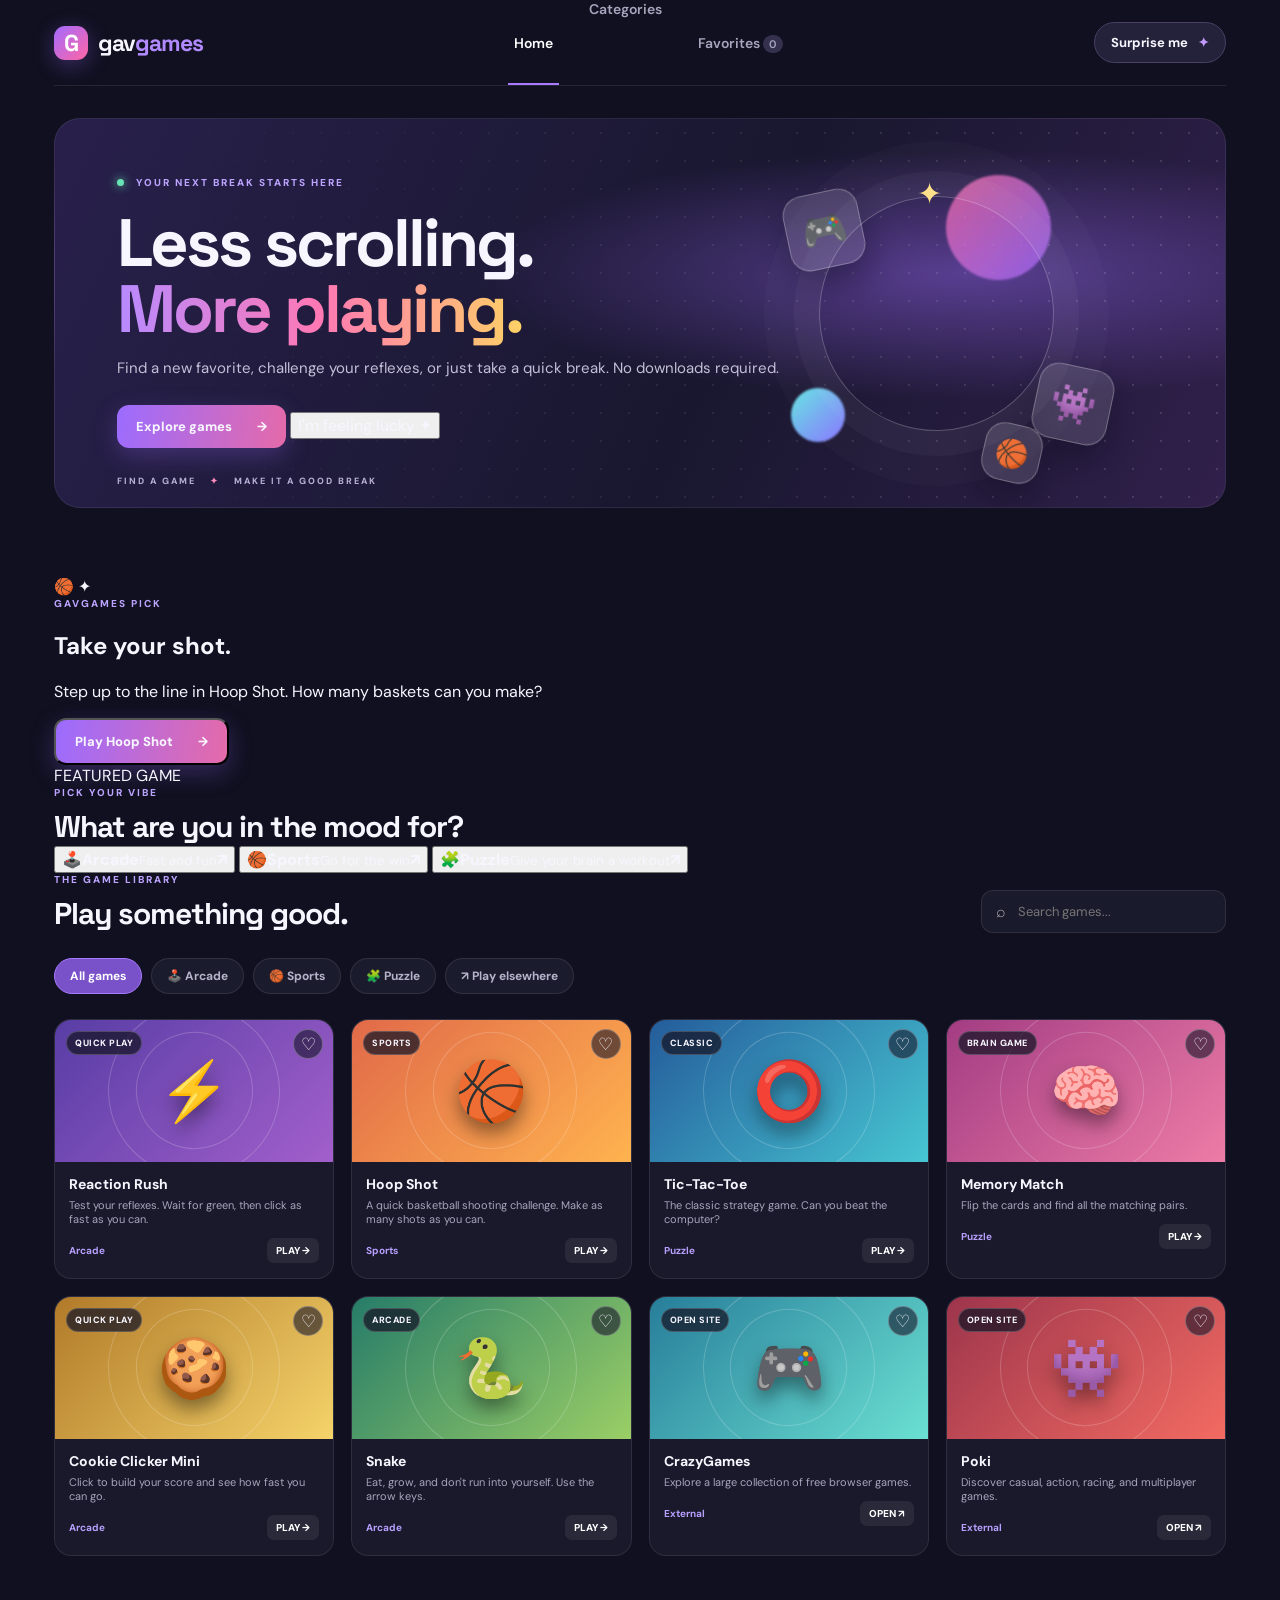
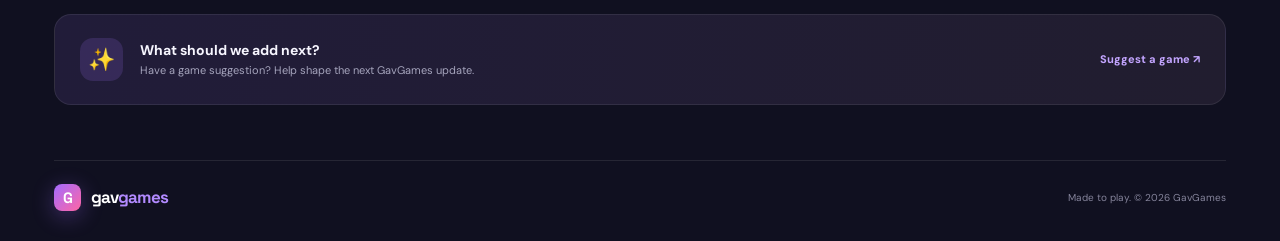
==== gavgames/index.html @ 800b34f5 "Refresh GavGames homepage layout" ====
<!DOCTYPE html>
<html lang="en">
<head>
  <meta charset="UTF-8">
  <meta name="viewport" content="width=device-width, initial-scale=1.0">
  <meta name="theme-color" content="#101020">
  <meta name="description" content="GavGames — discover and play free browser games. Quick games, big fun, no downloads.">
  <title>GavGames — Play Something</title>
  <link rel="preconnect" href="https://fonts.googleapis.com">
  <link rel="preconnect" href="https://fonts.gstatic.com" crossorigin>
  <link rel="stylesheet" href="style.css">
</head>
<body>
  <div class="site-shell" id="site-shell">
    <header class="topbar">
      <a class="brand" href="#" id="homeLink" aria-label="GavGames home">
        <span class="brand-mark">G</span><span>gav<span class="brand-accent">games</span></span>
      </a>
      <nav class="top-nav" aria-label="Main navigation">
        <button class="nav-link active" data-view="home">Home</button>
        <a class="nav-link nav-anchor" href="#categories">Categories</a>
        <button class="nav-link" data-view="favorites">Favorites <span id="favoriteCount" class="count">0</span></button>
      </nav>
      <button class="top-pill" id="randomGameButton" type="button">Surprise me <span>✦</span></button>
    </header>

    <main>
      <section class="hero" id="hero">
        <div class="hero-copy">
          <div class="eyebrow"><span class="live-dot"></span> YOUR NEXT BREAK STARTS HERE</div>
          <h1>Less scrolling.<br><span class="gradient-text">More playing.</span></h1>
          <p>Find a new favorite, challenge your reflexes, or just take a quick break. No downloads required.</p>
          <div class="hero-actions">
            <a class="primary-btn" href="#gameGrid">Explore games <span>→</span></a>
            <button class="secondary-btn" id="heroRandomButton" type="button">I'm feeling lucky <span>✦</span></button>
          </div>
        </div>
        <div class="hero-art" aria-hidden="true">
          <div class="orb orb-one"></div><div class="orb orb-two"></div>
          <div class="float-card float-card-one">🎮</div>
          <div class="float-card float-card-two">👾</div>
          <div class="float-card float-card-three">🏀</div>
          <div class="hero-ring"></div>
          <div class="hero-spark">✦</div>
        </div>
        <div class="hero-bottom"><span>FIND A GAME</span><span>✦</span><span>MAKE IT A GOOD BREAK</span></div>
      </section>

      <section class="spotlight" aria-labelledby="spotlightTitle">
        <div class="spotlight-art" aria-hidden="true">
          <span class="spotlight-orbit"></span><span class="spotlight-ball">🏀</span>
          <span class="spotlight-star">✦</span>
        </div>
        <div class="spotlight-copy">
          <div class="eyebrow">GAVGAMES PICK</div>
          <h2 id="spotlightTitle">Take your shot.</h2>
          <p>Step up to the line in Hoop Shot. How many baskets can you make?</p>
          <button class="primary-btn" id="featuredPlayButton" type="button">Play Hoop Shot <span>→</span></button>
        </div>
        <div class="spotlight-label">FEATURED GAME</div>
      </section>

      <section class="category-section" id="categories">
        <div class="section-heading compact-heading">
          <div><div class="eyebrow">PICK YOUR VIBE</div><h2>What are you in the mood for?</h2></div>
        </div>
        <div class="category-grid">
          <button class="category-tile category-arcade" data-shortcut-category="Arcade" type="button"><span>🕹️</span><span><strong>Arcade</strong><small>Fast and fun</small></span><b>↗</b></button>
          <button class="category-tile category-sports" data-shortcut-category="Sports" type="button"><span>🏀</span><span><strong>Sports</strong><small>Go for the win</small></span><b>↗</b></button>
          <button class="category-tile category-puzzle" data-shortcut-category="Puzzle" type="button"><span>🧩</span><span><strong>Puzzle</strong><small>Give your brain a workout</small></span><b>↗</b></button>
        </div>
      </section>

      <section class="games-section" id="gameGrid">
        <div class="section-heading">
          <div><div class="eyebrow">THE GAME LIBRARY</div><h2 id="sectionTitle">Find your next game.</h2></div>
          <div class="search-wrap"><span>⌕</span><input id="searchInput" type="search" placeholder="Search games..." aria-label="Search games"></div>
        </div>
        <div class="filters" id="filters">
          <button class="filter active" data-category="All">All games</button>
          <button class="filter" data-category="Arcade">🕹️ Arcade</button>
          <button class="filter" data-category="Sports">🏀 Sports</button>
          <button class="filter" data-category="Puzzle">🧩 Puzzle</button>
          <button class="filter" data-category="External">↗ Play elsewhere</button>
        </div>
        <div class="game-grid" id="games"></div>
        <div class="empty-state hidden" id="emptyState"><div>🛸</div><h3>No games found</h3><p>Try another search or category.</p></div>
      </section>

      <section class="callout">
        <div class="callout-icon">✨</div>
        <div><h3>What should we add next?</h3><p>Have a game suggestion? Help shape the next GavGames update.</p></div>
        <a href="https://github.com/gavcancode/gavgames/issues/new?title=Game%20suggestion" target="_blank" rel="noopener noreferrer">Suggest a game ↗</a>
      </section>
    </main>
    <footer><a class="brand footer-brand" href="#"><span class="brand-mark">G</span><span>gav<span class="brand-accent">games</span></span></a><span>Made to play. © <span id="year"></span> GavGames</span></footer>
  </div>

  <section class="player-view hidden" id="playerView">
    <header class="player-topbar">
      <button class="back-btn" id="backButton">← <span>All games</span></button>
      <div class="player-title" id="playerTitle">Game</div>
      <button class="player-fav" id="playerFavorite" aria-label="Toggle favorite">♡</button>
    </header>
    <div class="player-content">
      <div class="player-frame" id="playerFrame"></div>
      <div class="player-info"><div><div class="eyebrow">NOW PLAYING</div><h2 id="playerHeading">Game title</h2><p id="playerDescription"></p></div><span class="player-tag">GAVGAMES</span></div>
    </div>
  </section>
  <script src="games.js"></script>
  <script src="app.js"></script>
</body>
</html>
---- gavgames/style.css ----
@import url('https://fonts.googleapis.com/css2?family=DM+Sans:wght@400;500;600;700;800&family=Space+Grotesk:wght@500;600;700&display=swap');
:root{--bg:#101020;--panel:#19192d;--panel2:#22223a;--text:#f7f6ff;--muted:#a6a5bd;--purple:#9b6cff;--pink:#ff69a6;--cyan:#55d9e8;--yellow:#ffd166;--line:rgba(255,255,255,.09)}
*{box-sizing:border-box}html{scroll-behavior:smooth}body{margin:0;background:var(--bg);color:var(--text);font-family:'DM Sans',sans-serif}button,input,a{font:inherit}a{color:inherit;text-decoration:none}button{cursor:pointer;color:inherit}.site-shell{max-width:1240px;margin:auto;padding:0 34px}.topbar{height:86px;display:flex;align-items:center;justify-content:space-between;border-bottom:1px solid var(--line)}.brand{display:flex;align-items:center;gap:10px;font:700 23px 'Space Grotesk',sans-serif;letter-spacing:-1px}.brand-mark{display:grid;place-items:center;width:34px;height:34px;border-radius:11px;background:linear-gradient(135deg,#a36bff,#ff66a5);box-shadow:0 5px 22px #9b6cff55;color:white}.brand-accent{color:#b28aff}.top-nav{display:flex;gap:30px;height:100%;align-items:center}.nav-link{background:none;border:0;color:var(--muted);font-weight:600;font-size:14px;height:100%;position:relative}.nav-link.active{color:white}.nav-link.active:after{content:"";height:2px;background:#a77aff;position:absolute;bottom:0;left:0;right:0}.count{font-size:11px;background:#34304e;padding:2px 6px;border-radius:20px}.top-pill{background:#24213a;border:1px solid #494064;padding:11px 16px;border-radius:30px;font-size:13px;font-weight:700}.top-pill span{color:#c29aff;margin-left:7px}.hero{min-height:390px;margin:32px 0 68px;border-radius:26px;position:relative;overflow:hidden;padding:57px 62px;background:radial-gradient(ellipse at 78% 40%,#593e91 0%,transparent 38%),linear-gradient(115deg,#28204b,#19172f 57%,#30204b);border:1px solid #ffffff12}.hero:before{content:"";position:absolute;inset:0;background-image:radial-gradient(#fff 1px,transparent 1px);background-size:28px 28px;opacity:.14;mask-image:linear-gradient(90deg,transparent,black)}.hero-copy{position:relative;z-index:2}.eyebrow{font-size:10px;letter-spacing:2px;font-weight:800;color:#bca4ff}.live-dot{display:inline-block;width:7px;height:7px;border-radius:50%;background:#68e4b4;margin-right:8px;box-shadow:0 0 10px #68e4b4}.hero h1{font:700 clamp(42px,6vw,67px)/.99 'Space Grotesk',sans-serif;letter-spacing:-3px;margin:21px 0 15px}.gradient-text{background:linear-gradient(90deg,#b78aff,#ff78b4,#ffd166);background-clip:text;color:transparent}.hero p{color:#c4bfd8;font-size:15px;margin-bottom:27px}.primary-btn{display:inline-flex;align-items:center;gap:25px;padding:13px 19px;background:linear-gradient(100deg,#9b6cff,#e56aa9);border-radius:12px;font-weight:800;font-size:13px;box-shadow:0 8px 25px #9b6cff44}.hero-art{position:absolute;right:8%;top:0;width:390px;height:100%;display:grid;place-items:center}.hero-ring{width:235px;height:235px;border-radius:50%;border:1px solid #ffffff40;box-shadow:0 0 0 25px #ffffff08,0 0 0 55px #ffffff05;transform:rotate(-25deg)}.orb{position:absolute;border-radius:50%;filter:blur(1px)}.orb-one{width:105px;height:105px;background:linear-gradient(135deg,#ff6fae,#a16aff);top:56px;right:80px;opacity:.75}.orb-two{width:54px;height:54px;background:linear-gradient(135deg,#65e5e2,#8874ff);bottom:65px;left:50px}.float-card{position:absolute;display:grid;place-items:center;border:1px solid #ffffff45;background:#ffffff20;backdrop-filter:blur(12px);border-radius:20px;width:76px;height:76px;font-size:37px;box-shadow:0 15px 35px #08081666;transform:rotate(-12deg)}.float-card-one{top:73px;left:45px}.float-card-two{right:20px;bottom:65px;transform:rotate(12deg)}.float-card-three{right:90px;bottom:25px;width:58px;height:58px;font-size:27px;transform:rotate(13deg)}.hero-spark{position:absolute;top:55px;left:45%;font-size:30px;color:#ffe18b}.hero-bottom{position:absolute;bottom:20px;left:62px;display:flex;gap:14px;font-size:9px;letter-spacing:2px;color:#b9afd5;font-weight:800}.hero-bottom span:nth-child(2){color:#ff8bbd}.games-section{padding-bottom:48px}.section-heading{display:flex;align-items:end;justify-content:space-between;gap:20px}.section-heading h2{font:700 30px 'Space Grotesk',sans-serif;letter-spacing:-1px;margin:8px 0 0}.search-wrap{display:flex;align-items:center;gap:10px;background:#1a1a2d;border:1px solid var(--line);border-radius:12px;padding:0 14px;width:245px;height:43px;color:#aaa}.search-wrap input{width:100%;background:none;border:0;outline:0;color:white;font-size:13px}.filters{display:flex;gap:9px;margin:25px 0}.filter{background:#1b1b2e;border:1px solid var(--line);border-radius:30px;padding:9px 15px;font-size:12px;font-weight:700;color:#b5b3c9}.filter.active{background:#7951c9;border-color:#a77aff;color:white}.game-grid{display:grid;grid-template-columns:repeat(4,minmax(0,1fr));gap:17px}.game-card{background:#19192b;border:1px solid var(--line);border-radius:17px;overflow:hidden;transition:.2s transform,.2s border-color;cursor:pointer;min-width:0}.game-card:hover{transform:translateY(-5px);border-color:#9b6cff99}.game-art{height:142px;display:grid;place-items:center;position:relative;overflow:hidden;font-size:58px}.game-art:before,.game-art:after{content:"";position:absolute;border:1px solid #ffffff30;border-radius:50%;width:170px;height:170px;transform:rotate(30deg)}.game-art:after{width:115px;height:115px}.game-art .emoji{filter:drop-shadow(0 10px 9px #0006);z-index:1;transition:.2s transform}.game-card:hover .emoji{transform:scale(1.13) rotate(-5deg)}.art-purple{background:linear-gradient(135deg,#583da5,#a25fcb)}.art-orange{background:linear-gradient(135deg,#e16a49,#ffb34f)}.art-blue{background:linear-gradient(135deg,#245c9b,#47c6d2)}.art-pink{background:linear-gradient(135deg,#a33c83,#ed7ca6)}.art-green{background:linear-gradient(135deg,#267c69,#9bcf66)}.art-yellow{background:linear-gradient(135deg,#b17a29,#f5d36a)}.art-red{background:linear-gradient(135deg,#9d354c,#f36b62)}.art-cyan{background:linear-gradient(135deg,#277e9a,#6be0d2)}.game-badge{position:absolute;top:11px;left:11px;background:#151526bb;border:1px solid #ffffff30;border-radius:20px;padding:5px 8px;font-size:9px;font-weight:800;letter-spacing:.5px;z-index:2}.fav-btn{position:absolute;top:9px;right:10px;width:30px;height:30px;border-radius:50%;border:1px solid #ffffff45;background:#17152999;font-size:17px;z-index:2}.fav-btn.saved{color:#ff75ad}.game-meta{padding:13px 14px 15px}.game-meta h3{font-size:14px;margin:0 0 5px}.game-meta p{font-size:11px;color:var(--muted);margin:0}.game-bottom{display:flex;align-items:center;justify-content:space-between;margin-top:12px}.game-category{font-size:10px;color:#b9a0ff;font-weight:700}.play-label{font-size:10px;font-weight:800;color:#fff;background:#ffffff12;padding:6px 9px;border-radius:7px}.callout{margin:10px 0 55px;padding:23px 25px;border:1px solid #ffffff14;border-radius:17px;background:linear-gradient(100deg,#211c39,#211d2f);display:flex;align-items:center;gap:17px}.callout-icon{width:43px;height:43px;border-radius:13px;background:#8d63d833;display:grid;place-items:center;font-size:22px}.callout h3{font-size:14px;margin:0 0 4px}.callout p{font-size:11px;color:var(--muted);margin:0}.callout a{margin-left:auto;font-size:11px;font-weight:800;color:#c3a5ff;white-space:nowrap}footer{border-top:1px solid var(--line);padding:23px 0 30px;display:flex;justify-content:space-between;align-items:center;color:#85849b;font-size:10px}.footer-brand{font-size:17px;color:#fff}.footer-brand .brand-mark{width:27px;height:27px;font-size:15px;border-radius:8px}.hidden{display:none!important}.empty-state{text-align:center;padding:65px 20px;color:var(--muted)}.empty-state div{font-size:42px}.empty-state h3{color:white;margin-bottom:5px}.player-view{min-height:100vh;background:#101020}.player-topbar{height:72px;border-bottom:1px solid var(--line);display:flex;align-items:center;justify-content:space-between;padding:0 max(24px,calc((100vw - 1100px)/2))}.back-btn,.player-fav{background:#24223a;border:1px solid var(--line);border-radius:10px;padding:10px 14px;font-size:13px}.player-title{font-weight:800}.player-fav{font-size:20px;padding:4px 12px}.player-content{max-width:1000px;margin:35px auto;padding:0 22px}.player-frame{background:#1b1b2d;border:1px solid var(--line);border-radius:16px;min-height:420px;overflow:hidden;display:grid;place-items:center}.player-frame iframe{width:100%;height:560px;border:0;background:#fff}.player-info{display:flex;align-items:center;justify-content:space-between;padding:22px 3px}.player-info h2{font:700 25px 'Space Grotesk',sans-serif;margin:7px 0}.player-info p{color:var(--muted);font-size:13px;margin:0}.player-tag{font-size:10px;letter-spacing:2px;color:#a98aff;font-weight:800}.mini-game{width:min(100%,500px);padding:28px;text-align:center}.mini-game h2{font:700 28px 'Space Grotesk',sans-serif}.mini-game p{color:#aaa;font-size:14px}.mini-game button{border:0;border-radius:10px;padding:12px 18px;background:linear-gradient(100deg,#9463ed,#e66aa8);font-weight:800;margin:7px}.mini-board{display:grid;grid-template-columns:repeat(3,80px);gap:8px;justify-content:center;margin:20px auto}.mini-cell{height:80px;border:1px solid #ffffff30;background:#292941;border-radius:12px;font-size:32px;font-weight:800}.score{font-size:19px;font-weight:800;color:#c4a3ff}.external-note{max-width:540px;padding:32px;text-align:center}.external-note p{color:#b5b3c9;line-height:1.6}.external-note a{display:inline-block;background:#875de0;padding:12px 18px;border-radius:10px;font-weight:800;margin-top:10px}
@media(max-width:900px){.game-grid{grid-template-columns:repeat(3,minmax(0,1fr))}.hero-art{right:0;opacity:.7}.hero{padding-left:38px}.hero-bottom{left:38px}}
@media(max-width:650px){.site-shell{padding:0 17px}.topbar{height:70px}.top-nav{gap:12px}.nav-link{font-size:12px}.top-pill{display:none}.brand{font-size:20px}.hero{margin:20px 0 48px;padding:40px 25px;min-height:370px}.hero-art{right:-115px;opacity:.35}.hero h1{font-size:49px}.hero-bottom{left:25px}.section-heading{align-items:stretch;flex-direction:column}.section-heading h2{font-size:26px}.search-wrap{width:100%}.filters{overflow-x:auto;padding-bottom:5px}.filter{white-space:nowrap}.game-grid{grid-template-columns:repeat(2,minmax(0,1fr));gap:11px}.game-art{height:120px}.game-meta{padding:11px}.callout{align-items:flex-start;flex-wrap:wrap}.callout a{margin-left:60px}footer{gap:12px;flex-wrap:wrap}.player-content{margin-top:20px}.player-frame{min-height:350px}.player-frame iframe{height:430px}.back-btn span{display:none}}
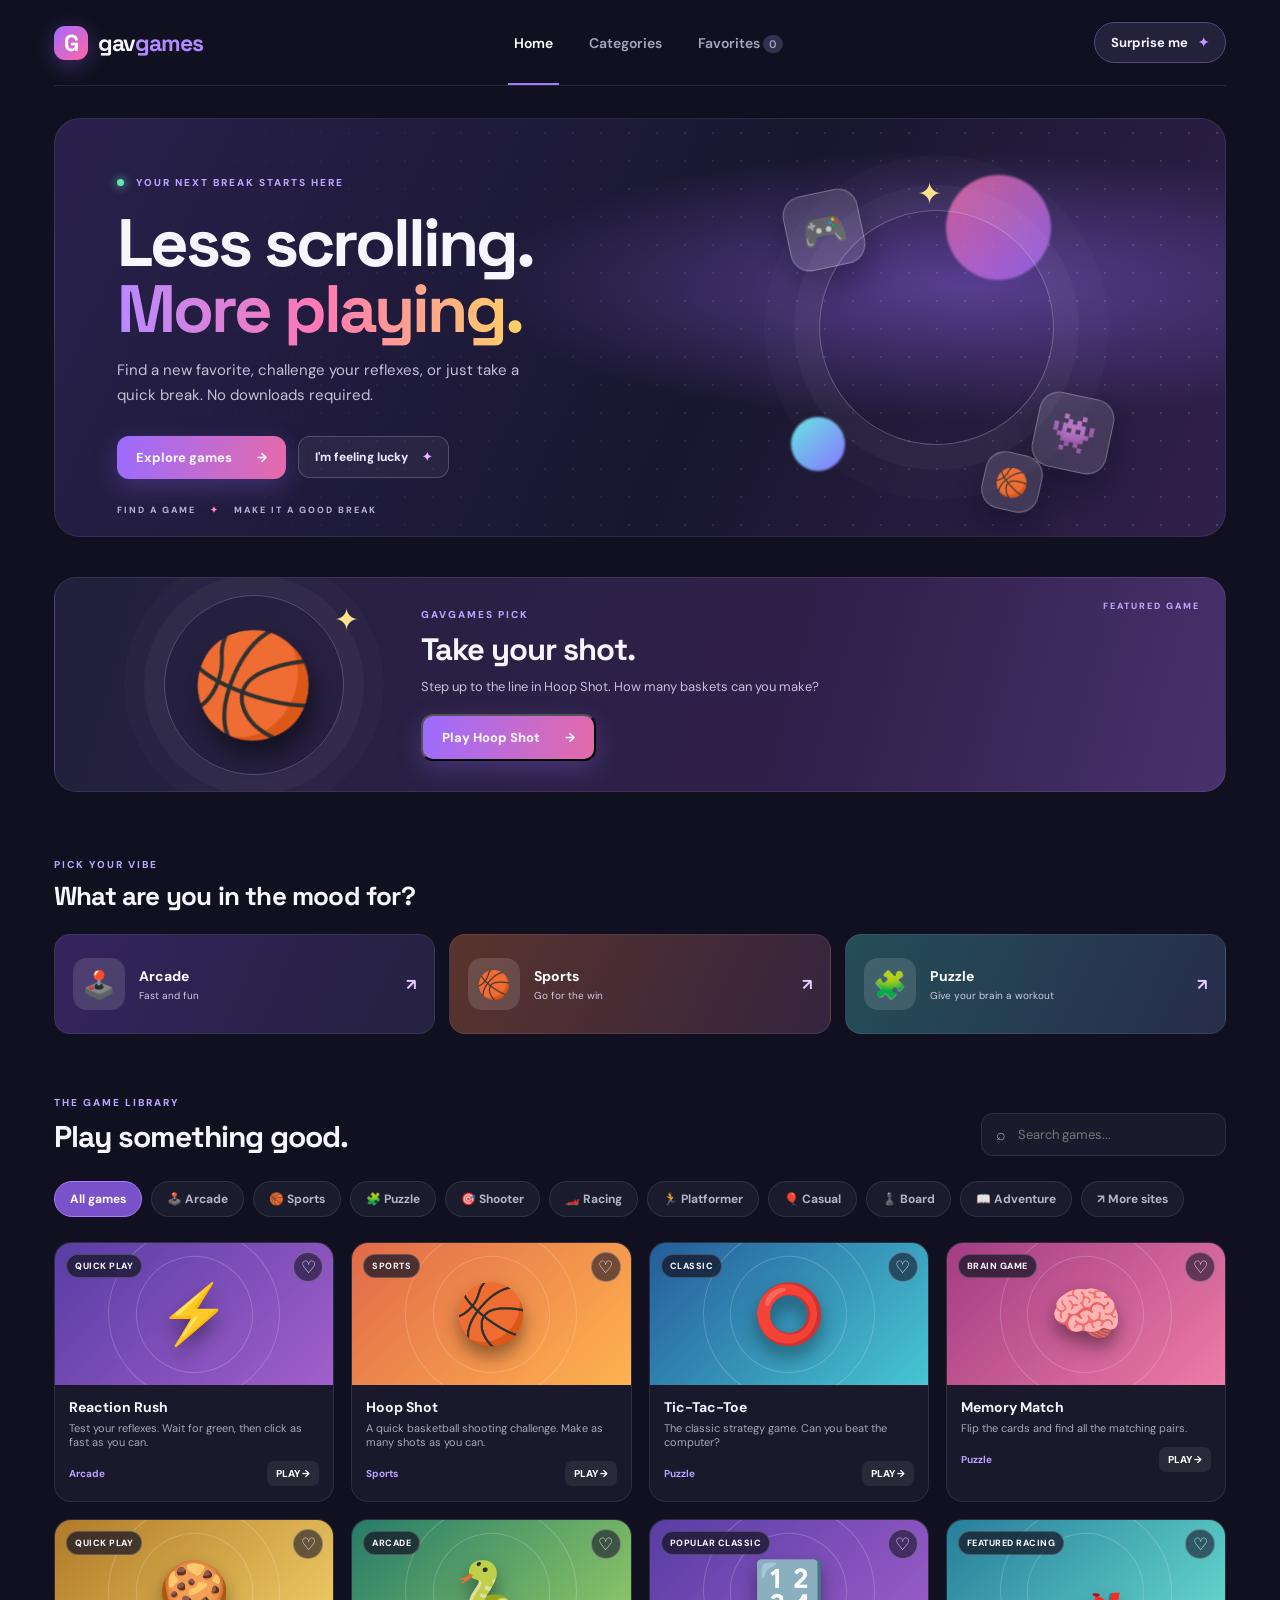
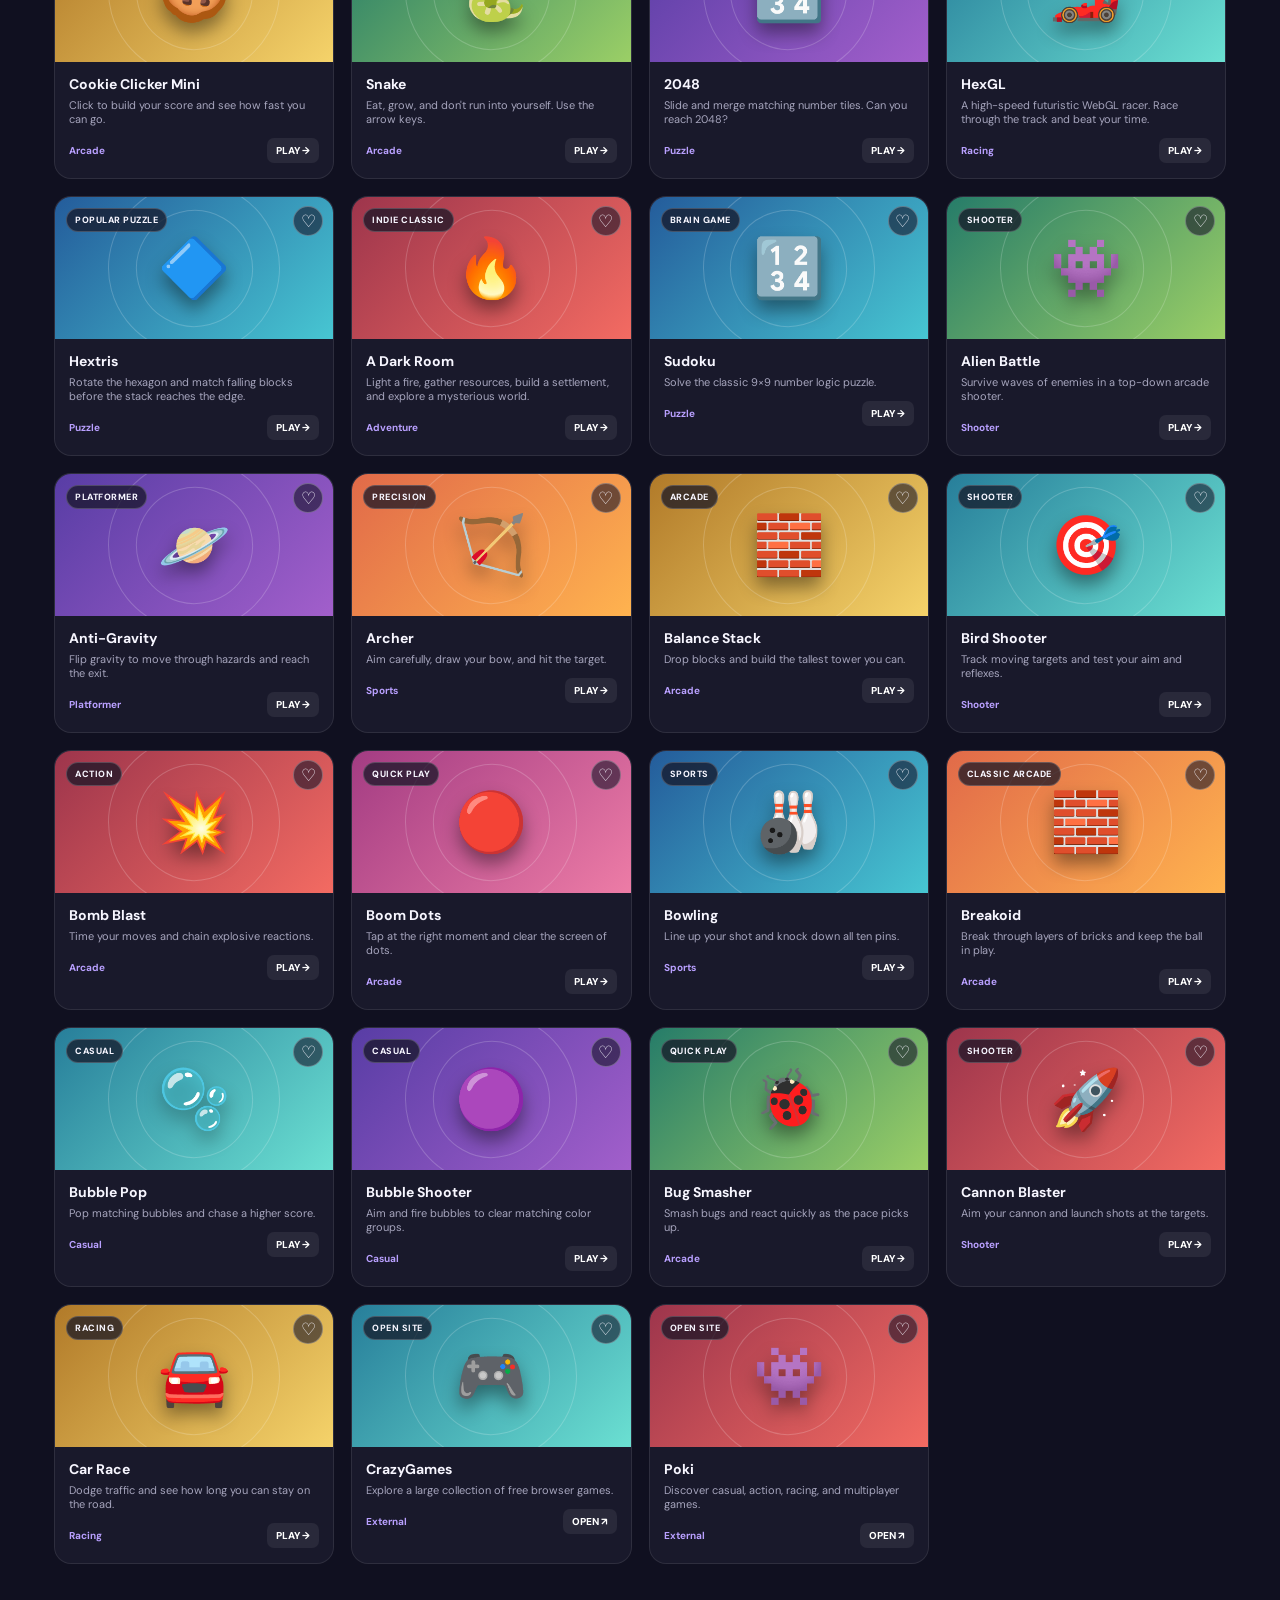
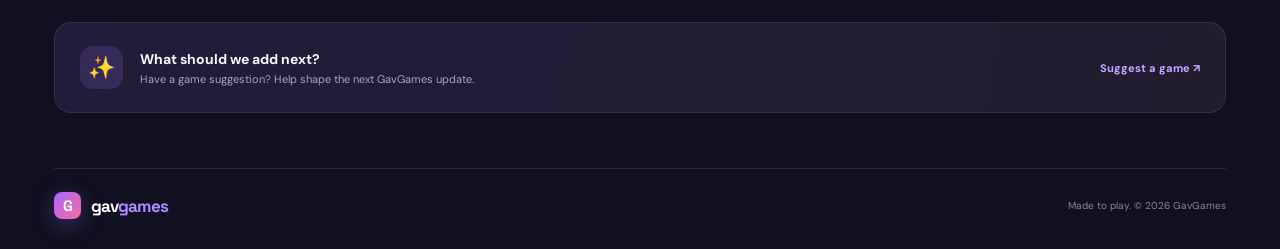
==== commit 372cfcc5: "Add game category filters and game credits area" ====
--- a/gavgames/index.html
+++ b/gavgames/index.html
@@ -81,7 +81,13 @@
           <button class="filter" data-category="Arcade">🕹️ Arcade</button>
           <button class="filter" data-category="Sports">🏀 Sports</button>
           <button class="filter" data-category="Puzzle">🧩 Puzzle</button>
-          <button class="filter" data-category="External">↗ Play elsewhere</button>
+          <button class="filter" data-category="Shooter">🎯 Shooter</button>
+          <button class="filter" data-category="Racing">🏎️ Racing</button>
+          <button class="filter" data-category="Platformer">🏃 Platformer</button>
+          <button class="filter" data-category="Casual">🎈 Casual</button>
+          <button class="filter" data-category="Board">♟️ Board</button>
+          <button class="filter" data-category="Adventure">📖 Adventure</button>
+          <button class="filter" data-category="External">↗ More sites</button>
         </div>
         <div class="game-grid" id="games"></div>
         <div class="empty-state hidden" id="emptyState"><div>🛸</div><h3>No games found</h3><p>Try another search or category.</p></div>
@@ -104,7 +110,7 @@
     </header>
     <div class="player-content">
       <div class="player-frame" id="playerFrame"></div>
-      <div class="player-info"><div><div class="eyebrow">NOW PLAYING</div><h2 id="playerHeading">Game title</h2><p id="playerDescription"></p></div><span class="player-tag">GAVGAMES</span></div>
+      <div class="player-info"><div><div class="eyebrow">NOW PLAYING</div><h2 id="playerHeading">Game title</h2><p id="playerDescription"></p><p id="playerAttribution" class="player-attribution"></p></div><span class="player-tag">GAVGAMES</span></div>
     </div>
   </section>
   <script src="games.js"></script>
--- a/gavgames/style.css
+++ b/gavgames/style.css
@@ -3,3 +3,54 @@
 *{box-sizing:border-box}html{scroll-behavior:smooth}body{margin:0;background:var(--bg);color:var(--text);font-family:'DM Sans',sans-serif}button,input,a{font:inherit}a{color:inherit;text-decoration:none}button{cursor:pointer;color:inherit}.site-shell{max-width:1240px;margin:auto;padding:0 34px}.topbar{height:86px;display:flex;align-items:center;justify-content:space-between;border-bottom:1px solid var(--line)}.brand{display:flex;align-items:center;gap:10px;font:700 23px 'Space Grotesk',sans-serif;letter-spacing:-1px}.brand-mark{display:grid;place-items:center;width:34px;height:34px;border-radius:11px;background:linear-gradient(135deg,#a36bff,#ff66a5);box-shadow:0 5px 22px #9b6cff55;color:white}.brand-accent{color:#b28aff}.top-nav{display:flex;gap:30px;height:100%;align-items:center}.nav-link{background:none;border:0;color:var(--muted);font-weight:600;font-size:14px;height:100%;position:relative}.nav-link.active{color:white}.nav-link.active:after{content:"";height:2px;background:#a77aff;position:absolute;bottom:0;left:0;right:0}.count{font-size:11px;background:#34304e;padding:2px 6px;border-radius:20px}.top-pill{background:#24213a;border:1px solid #494064;padding:11px 16px;border-radius:30px;font-size:13px;font-weight:700}.top-pill span{color:#c29aff;margin-left:7px}.hero{min-height:390px;margin:32px 0 68px;border-radius:26px;position:relative;overflow:hidden;padding:57px 62px;background:radial-gradient(ellipse at 78% 40%,#593e91 0%,transparent 38%),linear-gradient(115deg,#28204b,#19172f 57%,#30204b);border:1px solid #ffffff12}.hero:before{content:"";position:absolute;inset:0;background-image:radial-gradient(#fff 1px,transparent 1px);background-size:28px 28px;opacity:.14;mask-image:linear-gradient(90deg,transparent,black)}.hero-copy{position:relative;z-index:2}.eyebrow{font-size:10px;letter-spacing:2px;font-weight:800;color:#bca4ff}.live-dot{display:inline-block;width:7px;height:7px;border-radius:50%;background:#68e4b4;margin-right:8px;box-shadow:0 0 10px #68e4b4}.hero h1{font:700 clamp(42px,6vw,67px)/.99 'Space Grotesk',sans-serif;letter-spacing:-3px;margin:21px 0 15px}.gradient-text{background:linear-gradient(90deg,#b78aff,#ff78b4,#ffd166);background-clip:text;color:transparent}.hero p{color:#c4bfd8;font-size:15px;margin-bottom:27px}.primary-btn{display:inline-flex;align-items:center;gap:25px;padding:13px 19px;background:linear-gradient(100deg,#9b6cff,#e56aa9);border-radius:12px;font-weight:800;font-size:13px;box-shadow:0 8px 25px #9b6cff44}.hero-art{position:absolute;right:8%;top:0;width:390px;height:100%;display:grid;place-items:center}.hero-ring{width:235px;height:235px;border-radius:50%;border:1px solid #ffffff40;box-shadow:0 0 0 25px #ffffff08,0 0 0 55px #ffffff05;transform:rotate(-25deg)}.orb{position:absolute;border-radius:50%;filter:blur(1px)}.orb-one{width:105px;height:105px;background:linear-gradient(135deg,#ff6fae,#a16aff);top:56px;right:80px;opacity:.75}.orb-two{width:54px;height:54px;background:linear-gradient(135deg,#65e5e2,#8874ff);bottom:65px;left:50px}.float-card{position:absolute;display:grid;place-items:center;border:1px solid #ffffff45;background:#ffffff20;backdrop-filter:blur(12px);border-radius:20px;width:76px;height:76px;font-size:37px;box-shadow:0 15px 35px #08081666;transform:rotate(-12deg)}.float-card-one{top:73px;left:45px}.float-card-two{right:20px;bottom:65px;transform:rotate(12deg)}.float-card-three{right:90px;bottom:25px;width:58px;height:58px;font-size:27px;transform:rotate(13deg)}.hero-spark{position:absolute;top:55px;left:45%;font-size:30px;color:#ffe18b}.hero-bottom{position:absolute;bottom:20px;left:62px;display:flex;gap:14px;font-size:9px;letter-spacing:2px;color:#b9afd5;font-weight:800}.hero-bottom span:nth-child(2){color:#ff8bbd}.games-section{padding-bottom:48px}.section-heading{display:flex;align-items:end;justify-content:space-between;gap:20px}.section-heading h2{font:700 30px 'Space Grotesk',sans-serif;letter-spacing:-1px;margin:8px 0 0}.search-wrap{display:flex;align-items:center;gap:10px;background:#1a1a2d;border:1px solid var(--line);border-radius:12px;padding:0 14px;width:245px;height:43px;color:#aaa}.search-wrap input{width:100%;background:none;border:0;outline:0;color:white;font-size:13px}.filters{display:flex;gap:9px;margin:25px 0}.filter{background:#1b1b2e;border:1px solid var(--line);border-radius:30px;padding:9px 15px;font-size:12px;font-weight:700;color:#b5b3c9}.filter.active{background:#7951c9;border-color:#a77aff;color:white}.game-grid{display:grid;grid-template-columns:repeat(4,minmax(0,1fr));gap:17px}.game-card{background:#19192b;border:1px solid var(--line);border-radius:17px;overflow:hidden;transition:.2s transform,.2s border-color;cursor:pointer;min-width:0}.game-card:hover{transform:translateY(-5px);border-color:#9b6cff99}.game-art{height:142px;display:grid;place-items:center;position:relative;overflow:hidden;font-size:58px}.game-art:before,.game-art:after{content:"";position:absolute;border:1px solid #ffffff30;border-radius:50%;width:170px;height:170px;transform:rotate(30deg)}.game-art:after{width:115px;height:115px}.game-art .emoji{filter:drop-shadow(0 10px 9px #0006);z-index:1;transition:.2s transform}.game-card:hover .emoji{transform:scale(1.13) rotate(-5deg)}.art-purple{background:linear-gradient(135deg,#583da5,#a25fcb)}.art-orange{background:linear-gradient(135deg,#e16a49,#ffb34f)}.art-blue{background:linear-gradient(135deg,#245c9b,#47c6d2)}.art-pink{background:linear-gradient(135deg,#a33c83,#ed7ca6)}.art-green{background:linear-gradient(135deg,#267c69,#9bcf66)}.art-yellow{background:linear-gradient(135deg,#b17a29,#f5d36a)}.art-red{background:linear-gradient(135deg,#9d354c,#f36b62)}.art-cyan{background:linear-gradient(135deg,#277e9a,#6be0d2)}.game-badge{position:absolute;top:11px;left:11px;background:#151526bb;border:1px solid #ffffff30;border-radius:20px;padding:5px 8px;font-size:9px;font-weight:800;letter-spacing:.5px;z-index:2}.fav-btn{position:absolute;top:9px;right:10px;width:30px;height:30px;border-radius:50%;border:1px solid #ffffff45;background:#17152999;font-size:17px;z-index:2}.fav-btn.saved{color:#ff75ad}.game-meta{padding:13px 14px 15px}.game-meta h3{font-size:14px;margin:0 0 5px}.game-meta p{font-size:11px;color:var(--muted);margin:0}.game-bottom{display:flex;align-items:center;justify-content:space-between;margin-top:12px}.game-category{font-size:10px;color:#b9a0ff;font-weight:700}.play-label{font-size:10px;font-weight:800;color:#fff;background:#ffffff12;padding:6px 9px;border-radius:7px}.callout{margin:10px 0 55px;padding:23px 25px;border:1px solid #ffffff14;border-radius:17px;background:linear-gradient(100deg,#211c39,#211d2f);display:flex;align-items:center;gap:17px}.callout-icon{width:43px;height:43px;border-radius:13px;background:#8d63d833;display:grid;place-items:center;font-size:22px}.callout h3{font-size:14px;margin:0 0 4px}.callout p{font-size:11px;color:var(--muted);margin:0}.callout a{margin-left:auto;font-size:11px;font-weight:800;color:#c3a5ff;white-space:nowrap}footer{border-top:1px solid var(--line);padding:23px 0 30px;display:flex;justify-content:space-between;align-items:center;color:#85849b;font-size:10px}.footer-brand{font-size:17px;color:#fff}.footer-brand .brand-mark{width:27px;height:27px;font-size:15px;border-radius:8px}.hidden{display:none!important}.empty-state{text-align:center;padding:65px 20px;color:var(--muted)}.empty-state div{font-size:42px}.empty-state h3{color:white;margin-bottom:5px}.player-view{min-height:100vh;background:#101020}.player-topbar{height:72px;border-bottom:1px solid var(--line);display:flex;align-items:center;justify-content:space-between;padding:0 max(24px,calc((100vw - 1100px)/2))}.back-btn,.player-fav{background:#24223a;border:1px solid var(--line);border-radius:10px;padding:10px 14px;font-size:13px}.player-title{font-weight:800}.player-fav{font-size:20px;padding:4px 12px}.player-content{max-width:1000px;margin:35px auto;padding:0 22px}.player-frame{background:#1b1b2d;border:1px solid var(--line);border-radius:16px;min-height:420px;overflow:hidden;display:grid;place-items:center}.player-frame iframe{width:100%;height:560px;border:0;background:#fff}.player-info{display:flex;align-items:center;justify-content:space-between;padding:22px 3px}.player-info h2{font:700 25px 'Space Grotesk',sans-serif;margin:7px 0}.player-info p{color:var(--muted);font-size:13px;margin:0}.player-tag{font-size:10px;letter-spacing:2px;color:#a98aff;font-weight:800}.mini-game{width:min(100%,500px);padding:28px;text-align:center}.mini-game h2{font:700 28px 'Space Grotesk',sans-serif}.mini-game p{color:#aaa;font-size:14px}.mini-game button{border:0;border-radius:10px;padding:12px 18px;background:linear-gradient(100deg,#9463ed,#e66aa8);font-weight:800;margin:7px}.mini-board{display:grid;grid-template-columns:repeat(3,80px);gap:8px;justify-content:center;margin:20px auto}.mini-cell{height:80px;border:1px solid #ffffff30;background:#292941;border-radius:12px;font-size:32px;font-weight:800}.score{font-size:19px;font-weight:800;color:#c4a3ff}.external-note{max-width:540px;padding:32px;text-align:center}.external-note p{color:#b5b3c9;line-height:1.6}.external-note a{display:inline-block;background:#875de0;padding:12px 18px;border-radius:10px;font-weight:800;margin-top:10px}
 @media(max-width:900px){.game-grid{grid-template-columns:repeat(3,minmax(0,1fr))}.hero-art{right:0;opacity:.7}.hero{padding-left:38px}.hero-bottom{left:38px}}
 @media(max-width:650px){.site-shell{padding:0 17px}.topbar{height:70px}.top-nav{gap:12px}.nav-link{font-size:12px}.top-pill{display:none}.brand{font-size:20px}.hero{margin:20px 0 48px;padding:40px 25px;min-height:370px}.hero-art{right:-115px;opacity:.35}.hero h1{font-size:49px}.hero-bottom{left:25px}.section-heading{align-items:stretch;flex-direction:column}.section-heading h2{font-size:26px}.search-wrap{width:100%}.filters{overflow-x:auto;padding-bottom:5px}.filter{white-space:nowrap}.game-grid{grid-template-columns:repeat(2,minmax(0,1fr));gap:11px}.game-art{height:120px}.game-meta{padding:11px}.callout{align-items:flex-start;flex-wrap:wrap}.callout a{margin-left:60px}footer{gap:12px;flex-wrap:wrap}.player-content{margin-top:20px}.player-frame{min-height:350px}.player-frame iframe{height:430px}.back-btn span{display:none}}
+
+/* Homepage refresh */
+.nav-anchor{display:flex;align-items:center;text-decoration:none}
+.top-pill{border:1px solid #5b477e;color:#f8f4ff;cursor:pointer}
+.top-pill:hover,.secondary-btn:hover{border-color:#b18aff;background:#342a50}
+.hero{min-height:410px}
+.hero-copy{max-width:560px}
+.hero-copy>p{max-width:440px;line-height:1.7}
+.hero-actions{display:flex;align-items:center;gap:12px;flex-wrap:wrap}
+.secondary-btn{display:inline-flex;align-items:center;gap:14px;padding:12px 16px;background:#ffffff0d;border:1px solid #ffffff30;border-radius:12px;color:#eee8ff;font-size:12px;font-weight:800;cursor:pointer;transition:.2s}
+.secondary-btn span{color:#e9b7ff}
+.spotlight{min-height:210px;margin:-28px 0 66px;position:relative;overflow:hidden;border:1px solid #ffffff16;border-radius:22px;background:linear-gradient(105deg,#22203c,#30204b 65%,#49316c);display:flex;align-items:center;padding:30px 38px}
+.spotlight-copy{position:relative;z-index:2;margin-left:30%;max-width:440px}
+.spotlight-copy h2{font:700 31px 'Space Grotesk',sans-serif;letter-spacing:-1px;margin:8px 0}
+.spotlight-copy p{font-size:13px;line-height:1.6;color:#c5bfd8;margin:0 0 17px}
+.spotlight-art{position:absolute;left:5%;top:0;width:280px;height:100%;display:grid;place-items:center}
+.spotlight-orbit{position:absolute;width:180px;height:180px;border:1px solid #ffffff35;border-radius:50%;box-shadow:0 0 0 20px #ffffff08,0 0 0 40px #ffffff05}
+.spotlight-ball{font-size:100px;filter:drop-shadow(0 18px 12px #0007);transform:rotate(-18deg);z-index:1}
+.spotlight-star{position:absolute;top:22px;right:35px;color:#ffe18b;font-size:30px}
+.spotlight-label{position:absolute;right:25px;top:22px;color:#c2a6ff;font-size:9px;font-weight:800;letter-spacing:2px}
+.category-section{margin:0 0 62px}
+.compact-heading h2{font:700 26px 'Space Grotesk',sans-serif;letter-spacing:-.8px;margin:8px 0 0}
+.category-grid{display:grid;grid-template-columns:repeat(3,minmax(0,1fr));gap:14px;margin-top:21px}
+.category-tile{min-height:100px;display:flex;align-items:center;gap:14px;padding:18px;border:1px solid #ffffff13;border-radius:16px;color:white;text-align:left;cursor:pointer;transition:.2s transform,.2s border-color}
+.category-tile:hover{transform:translateY(-4px);border-color:#b18aff99}
+.category-tile>span:first-child{width:52px;height:52px;display:grid;place-items:center;border-radius:14px;background:#ffffff20;font-size:27px}
+.category-tile>span:nth-child(2){display:flex;flex-direction:column;gap:4px}
+.category-tile strong{font-size:14px}
+.category-tile small{font-size:10px;color:#d0c9df}
+.category-tile b{margin-left:auto;font-size:16px;color:#e3d0ff}
+.category-arcade{background:linear-gradient(115deg,#34245f,#25213f)}
+.category-sports{background:linear-gradient(115deg,#5a342d,#34243e)}
+.category-puzzle{background:linear-gradient(115deg,#244e58,#282c4b)}
+.games-section{scroll-margin-top:20px}
+#categories{scroll-margin-top:20px}
+@media(max-width:900px){.spotlight-copy{margin-left:31%}.spotlight-art{left:0}.spotlight-label{right:18px}}
+@media(max-width:650px){
+ .hero{min-height:385px}.hero-art{right:-100px}
+ .spotlight{margin:-20px 0 50px;padding:25px 20px;min-height:230px}
+ .spotlight-art{left:-90px;opacity:.5}
+ .spotlight-copy{margin-left:0;max-width:100%;padding-top:25px}
+ .spotlight-label{top:16px;right:17px}
+ .spotlight-copy h2{font-size:27px}
+ .category-section{margin-bottom:48px}
+ .compact-heading h2{font-size:23px}
+ .category-grid{grid-template-columns:1fr;gap:9px}
+ .category-tile{min-height:78px;padding:12px 15px}
+ .category-tile>span:first-child{width:46px;height:46px}
+ .hero-actions{gap:8px}
+ .secondary-btn{padding:12px 13px}
+}
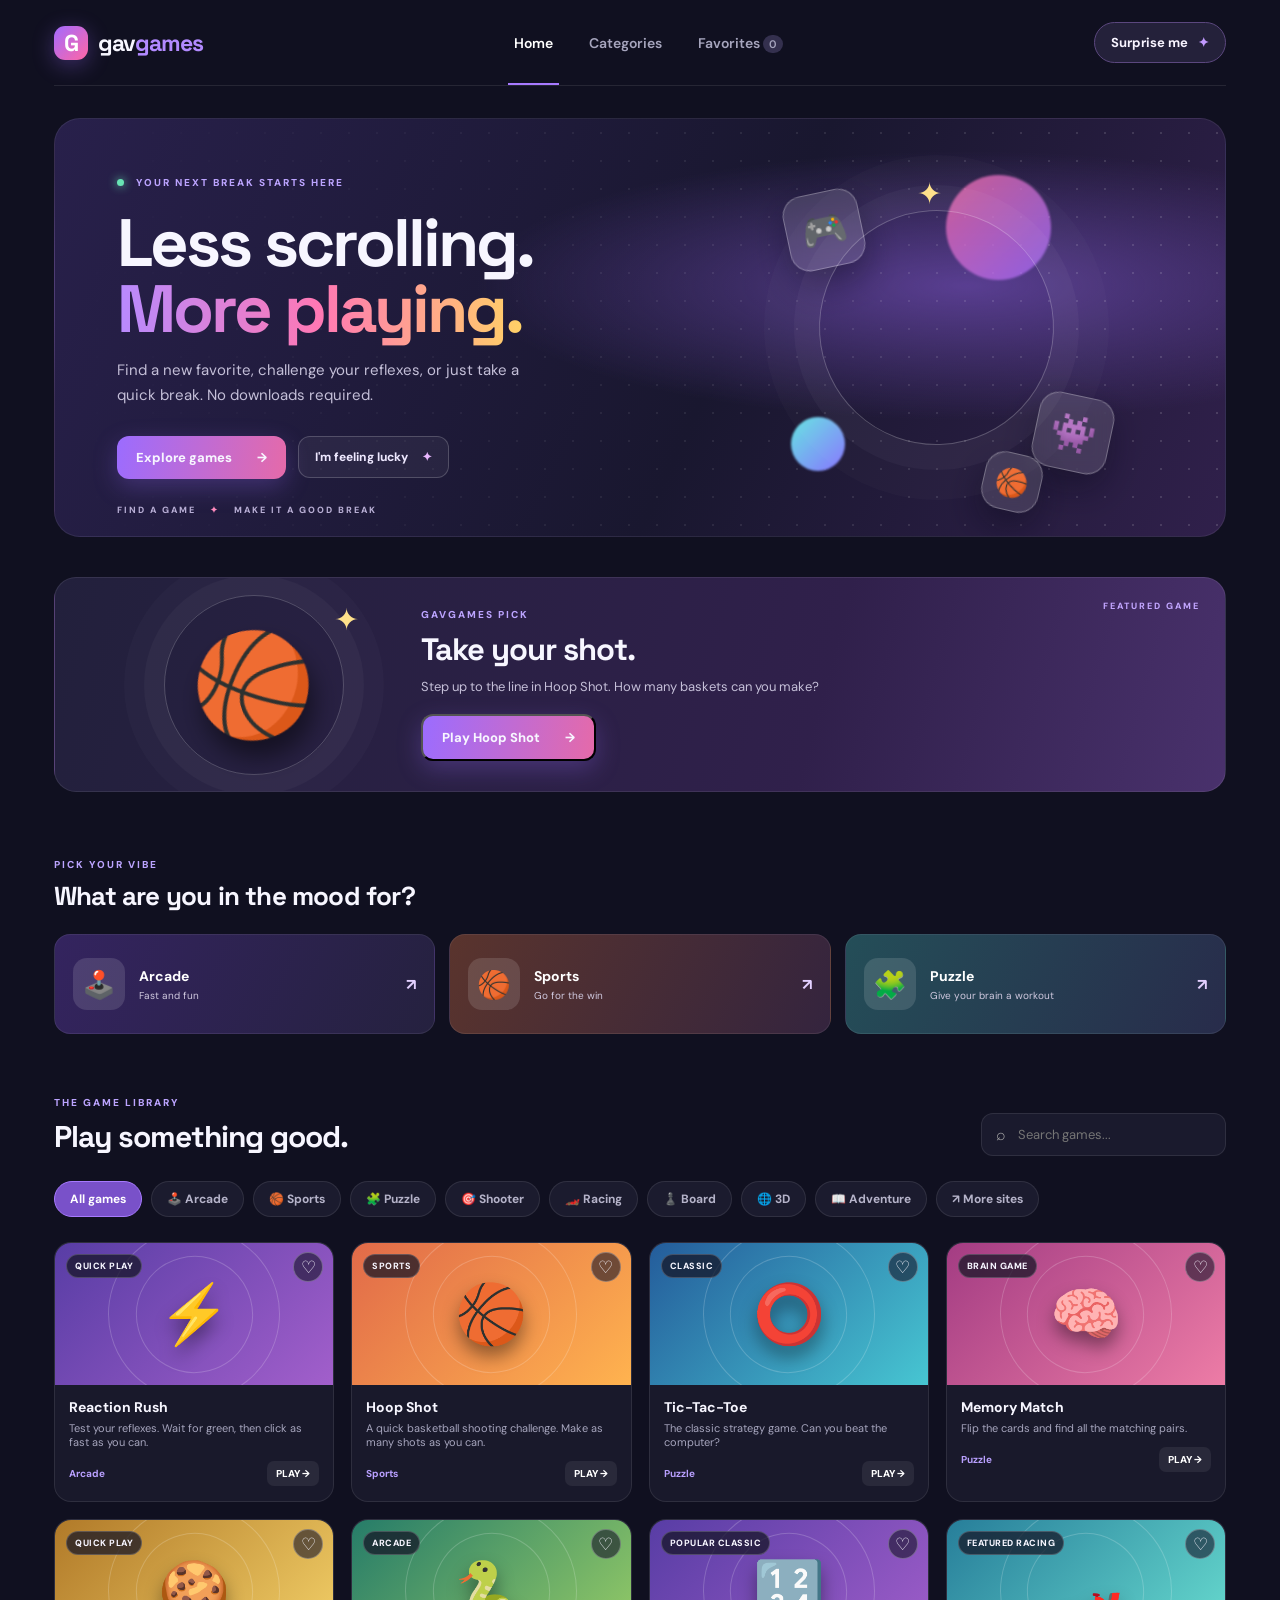
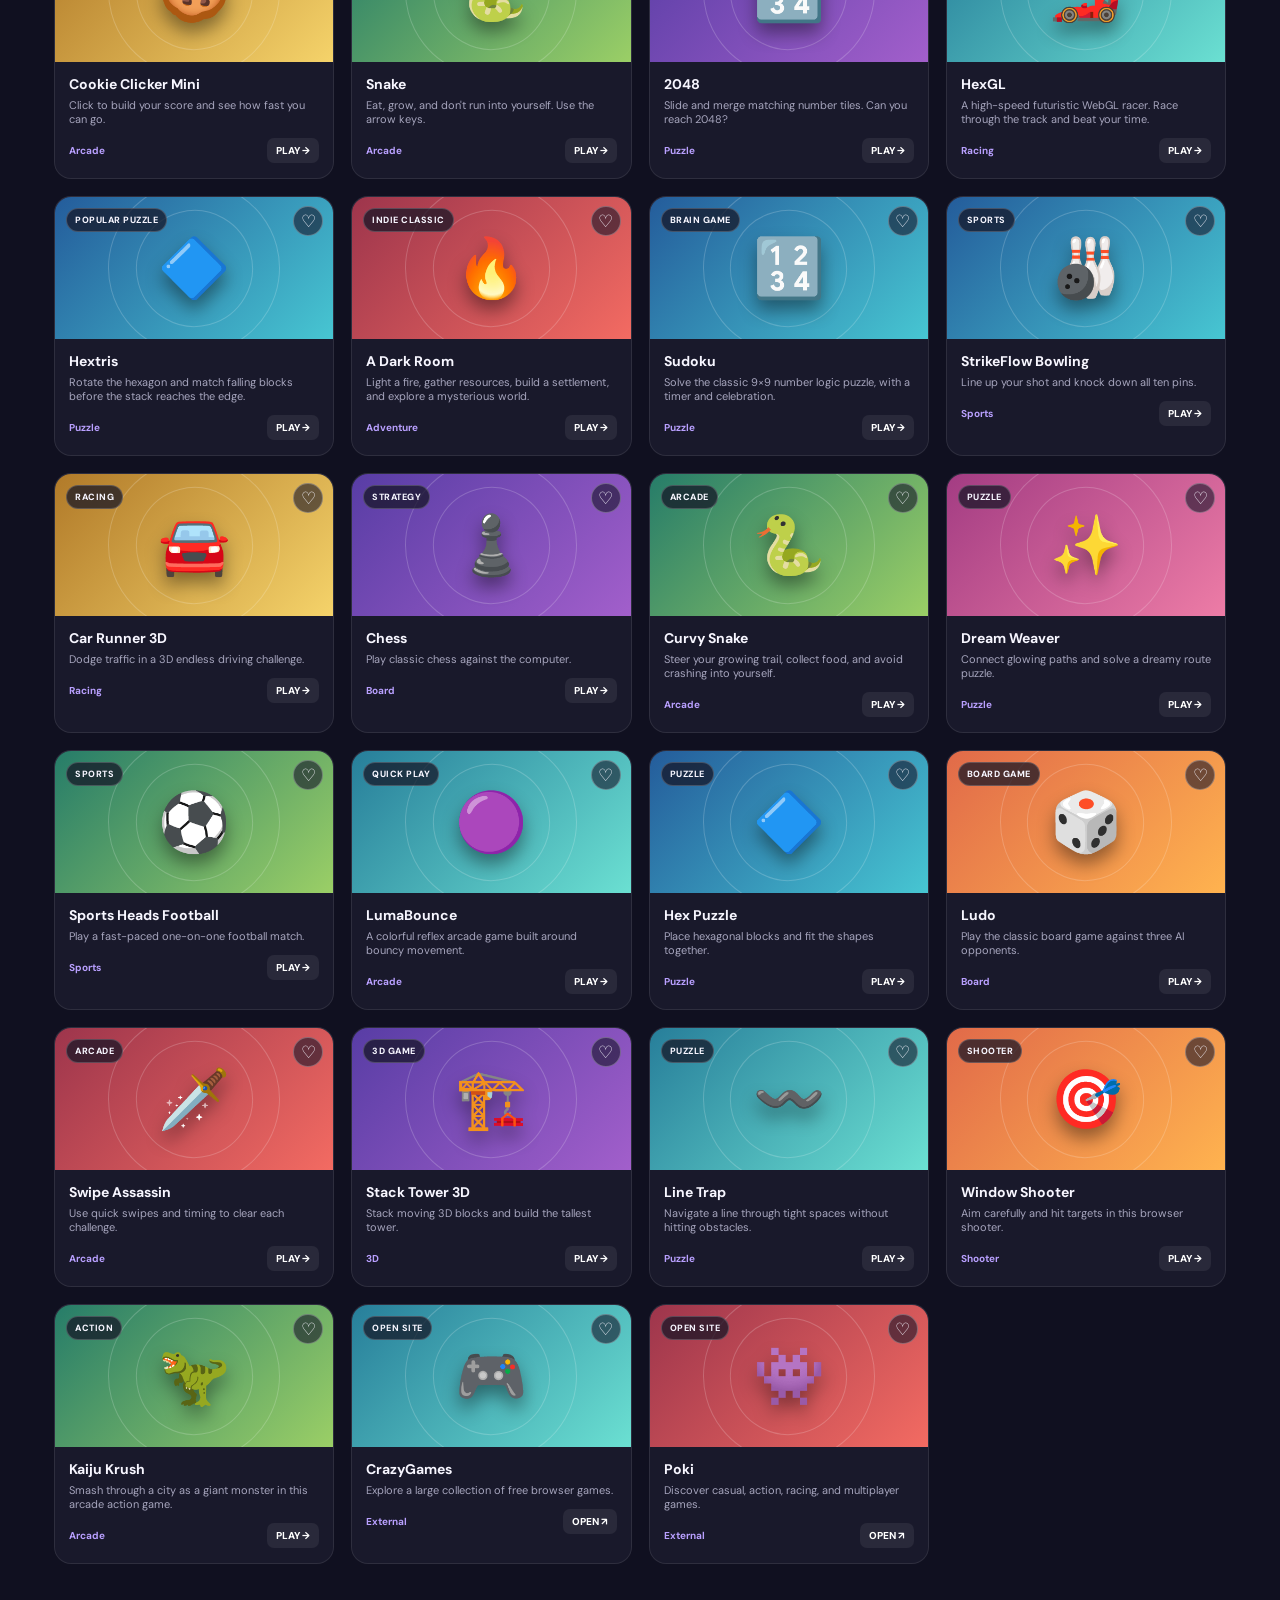
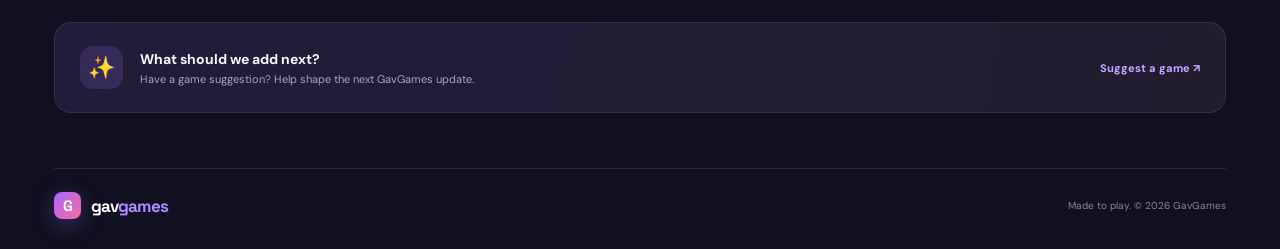
==== commit 8cbfa2c1: "Align game filters with verified catalog categories" ====
--- a/gavgames/index.html
+++ b/gavgames/index.html
@@ -83,9 +83,8 @@
           <button class="filter" data-category="Puzzle">🧩 Puzzle</button>
           <button class="filter" data-category="Shooter">🎯 Shooter</button>
           <button class="filter" data-category="Racing">🏎️ Racing</button>
-          <button class="filter" data-category="Platformer">🏃 Platformer</button>
-          <button class="filter" data-category="Casual">🎈 Casual</button>
           <button class="filter" data-category="Board">♟️ Board</button>
+          <button class="filter" data-category="3D">🌐 3D</button>
           <button class="filter" data-category="Adventure">📖 Adventure</button>
           <button class="filter" data-category="External">↗ More sites</button>
         </div>
--- a/gavgames/style.css
+++ b/gavgames/style.css
@@ -54,3 +54,18 @@
  .hero-actions{gap:8px}
  .secondary-btn{padding:12px 13px}
 }
+
+/* Hosted game player and expanded library */
+.filters{flex-wrap:wrap}
+.hosted-game{width:100%;height:clamp(480px,72vh,820px);display:flex;flex-direction:column;background:#0b0b14}
+.hosted-game iframe{width:100%;height:100%;min-height:0;flex:1;border:0;background:#0b0b14}
+.hosted-fallback{padding:9px 12px;text-align:center;font-size:11px;color:#aaa;background:#171729}
+.hosted-fallback a,.player-attribution a{color:#c6a8ff;text-decoration:underline;text-underline-offset:3px}
+.player-attribution{font-size:11px!important;color:#8f8da7!important;margin-top:8px!important}
+@media(max-width:650px){
+ .filters{flex-wrap:nowrap}
+ .hosted-game{height:calc(100dvh - 190px);min-height:430px}
+ .player-info{align-items:flex-start;gap:12px}
+ .player-info h2{font-size:22px}
+ .player-tag{display:none}
+}
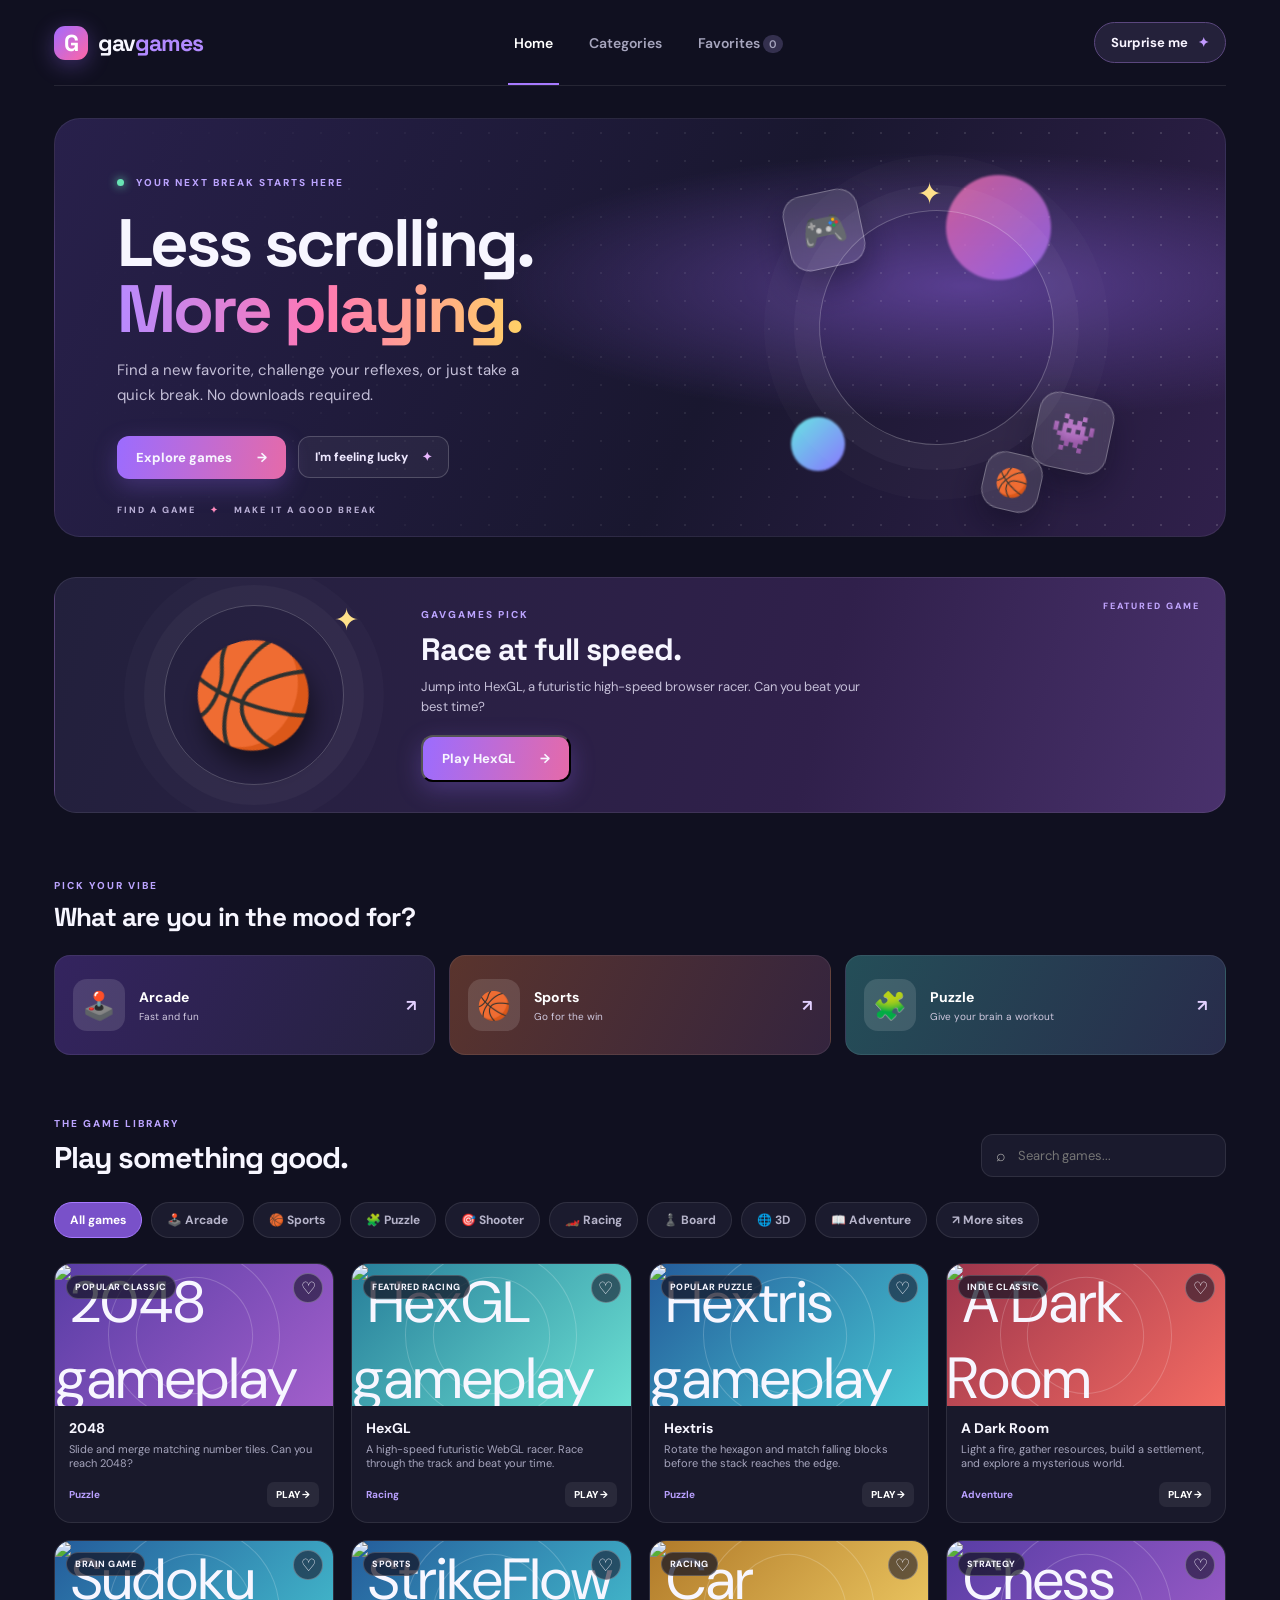
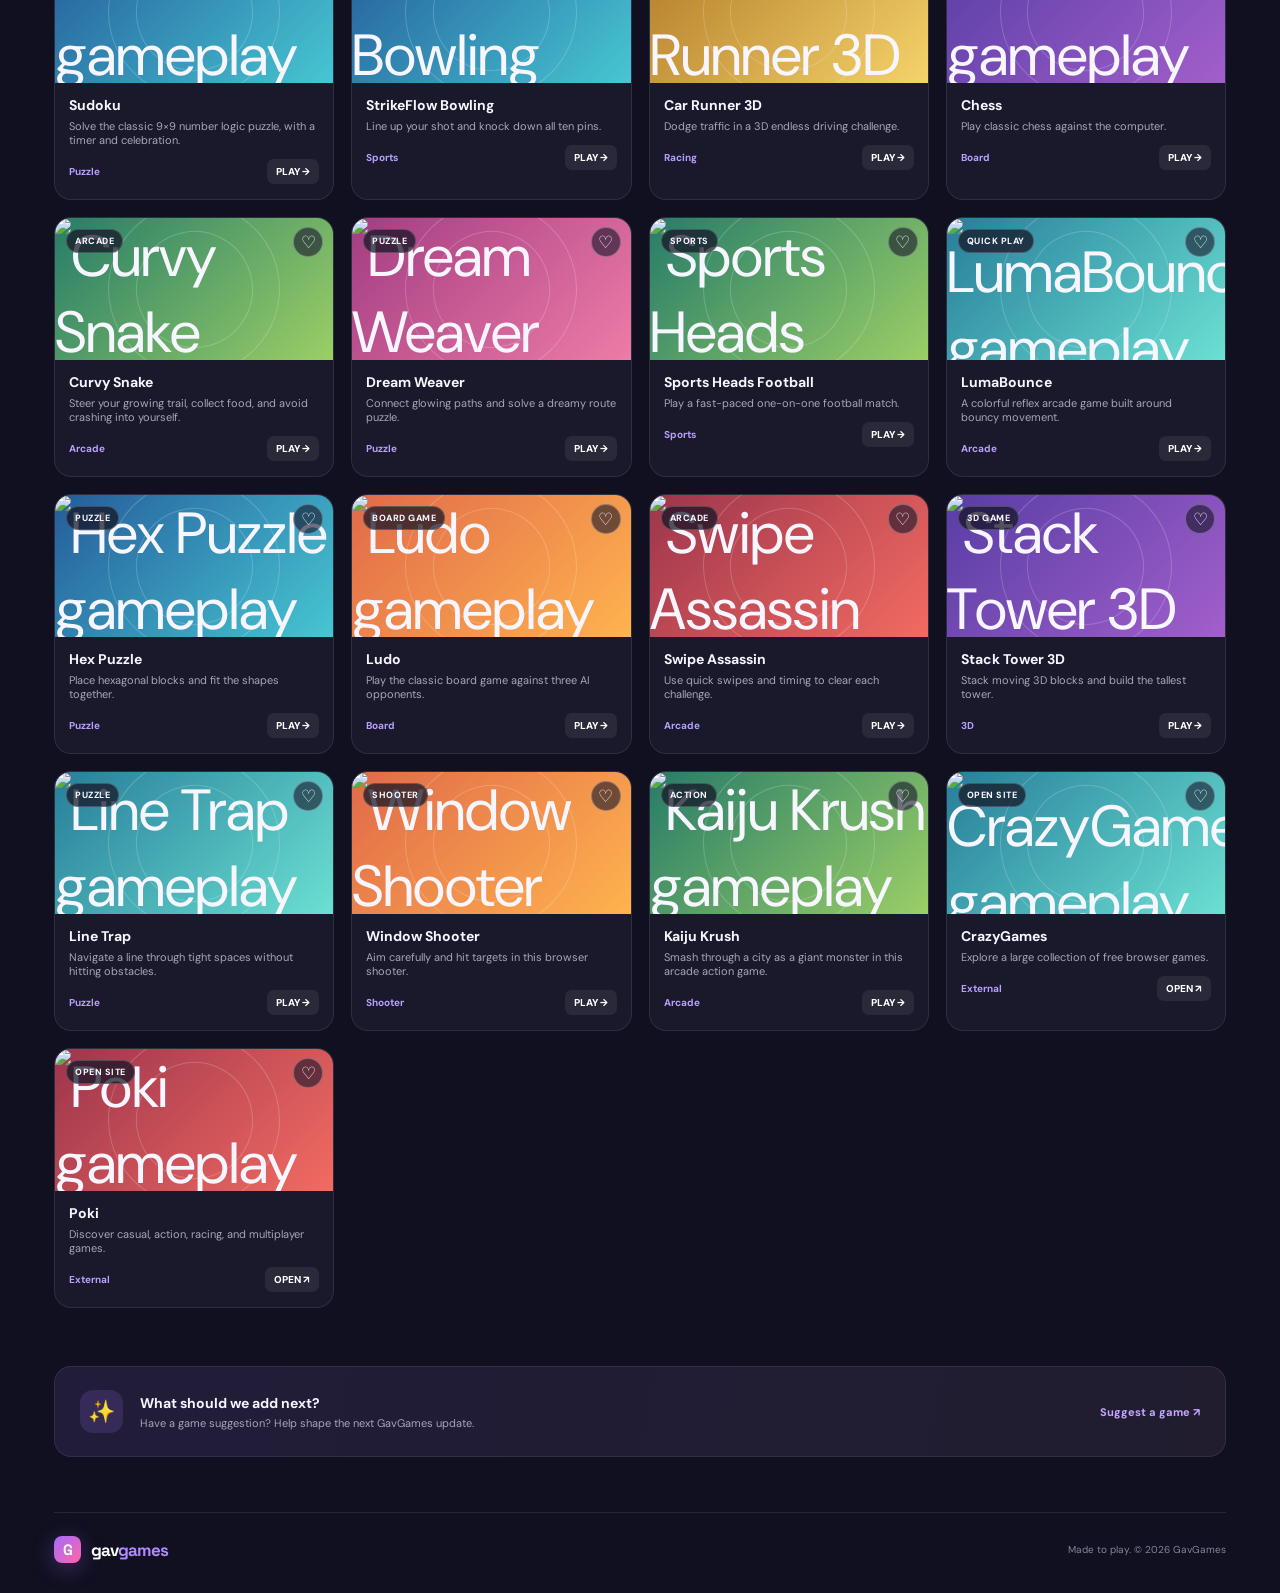
==== commit 795c97fc: "Feature HexGL in the GavGames homepage spotlight" ====
--- a/gavgames/index.html
+++ b/gavgames/index.html
@@ -53,9 +53,9 @@
         </div>
         <div class="spotlight-copy">
           <div class="eyebrow">GAVGAMES PICK</div>
-          <h2 id="spotlightTitle">Take your shot.</h2>
-          <p>Step up to the line in Hoop Shot. How many baskets can you make?</p>
-          <button class="primary-btn" id="featuredPlayButton" type="button">Play Hoop Shot <span>→</span></button>
+          <h2 id="spotlightTitle">Race at full speed.</h2>
+          <p>Jump into HexGL, a futuristic high-speed browser racer. Can you beat your best time?</p>
+          <button class="primary-btn" id="featuredPlayButton" type="button">Play HexGL <span>→</span></button>
         </div>
         <div class="spotlight-label">FEATURED GAME</div>
       </section>
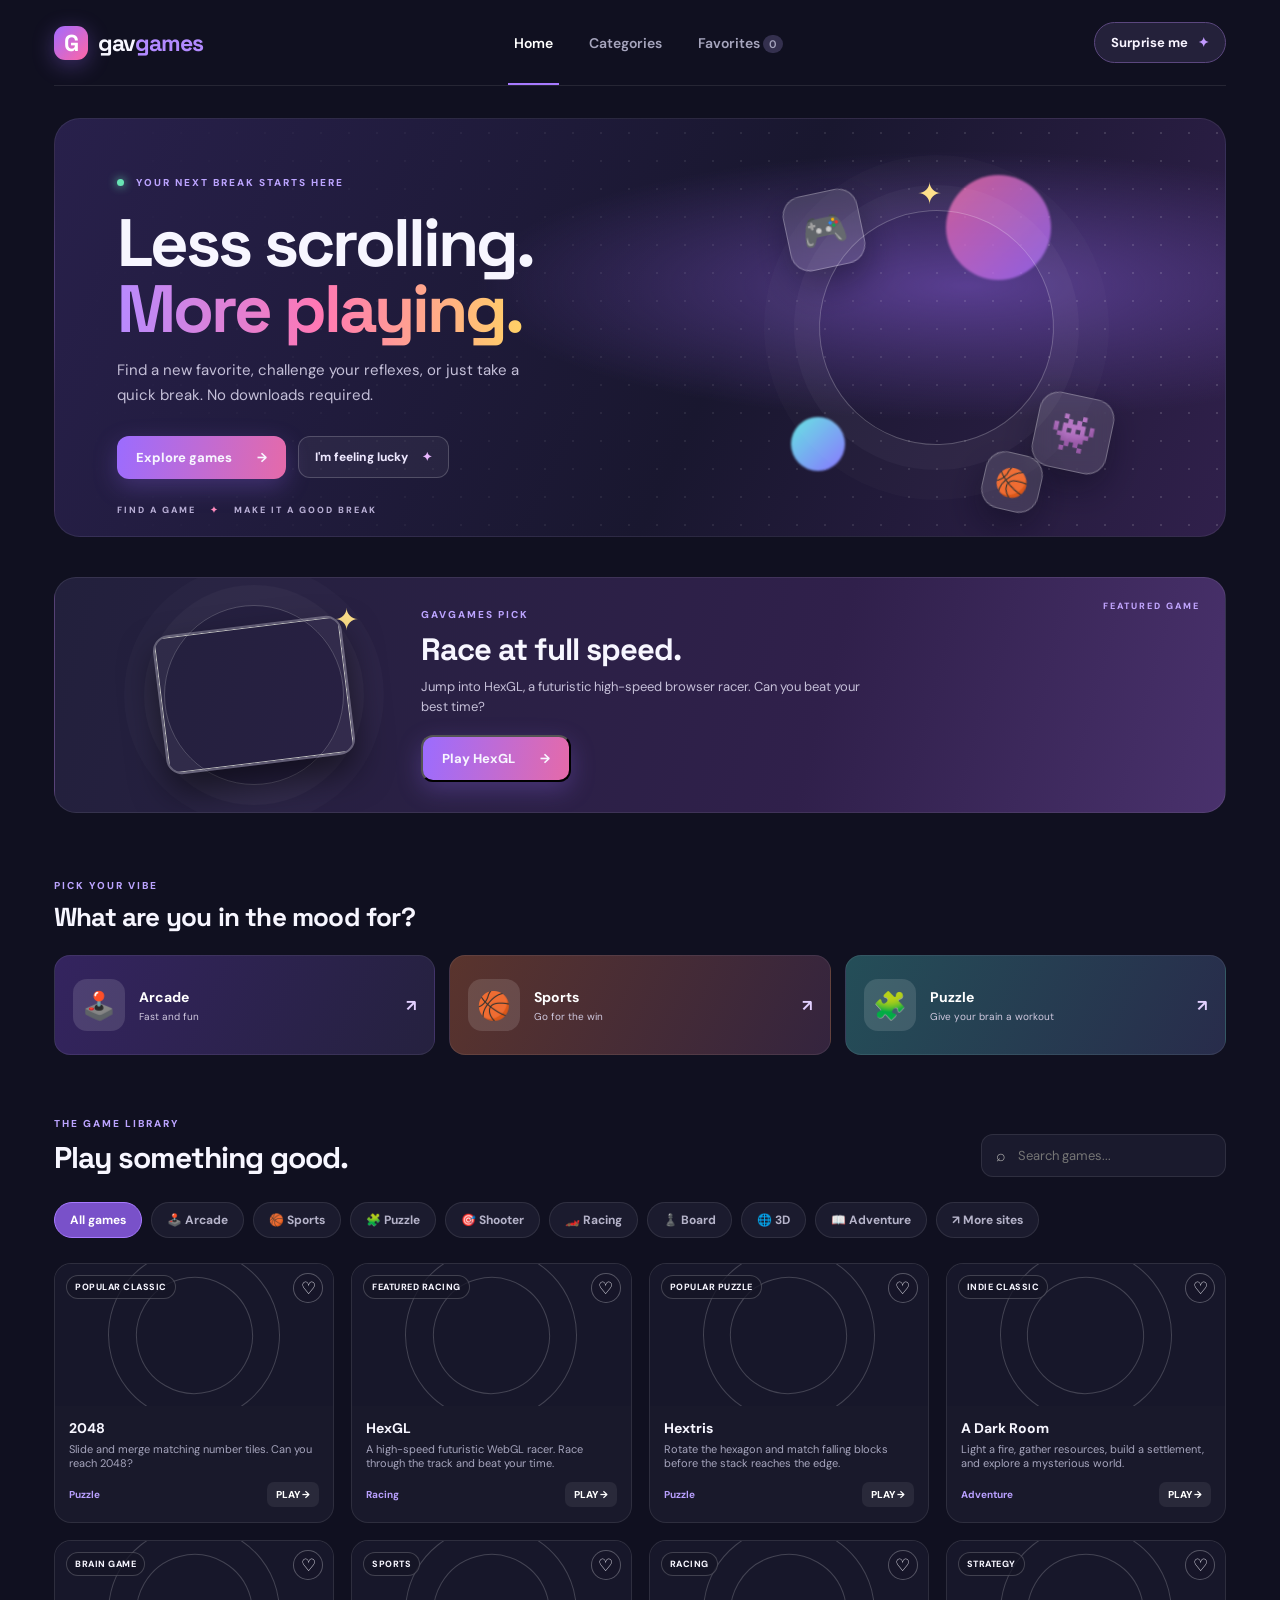
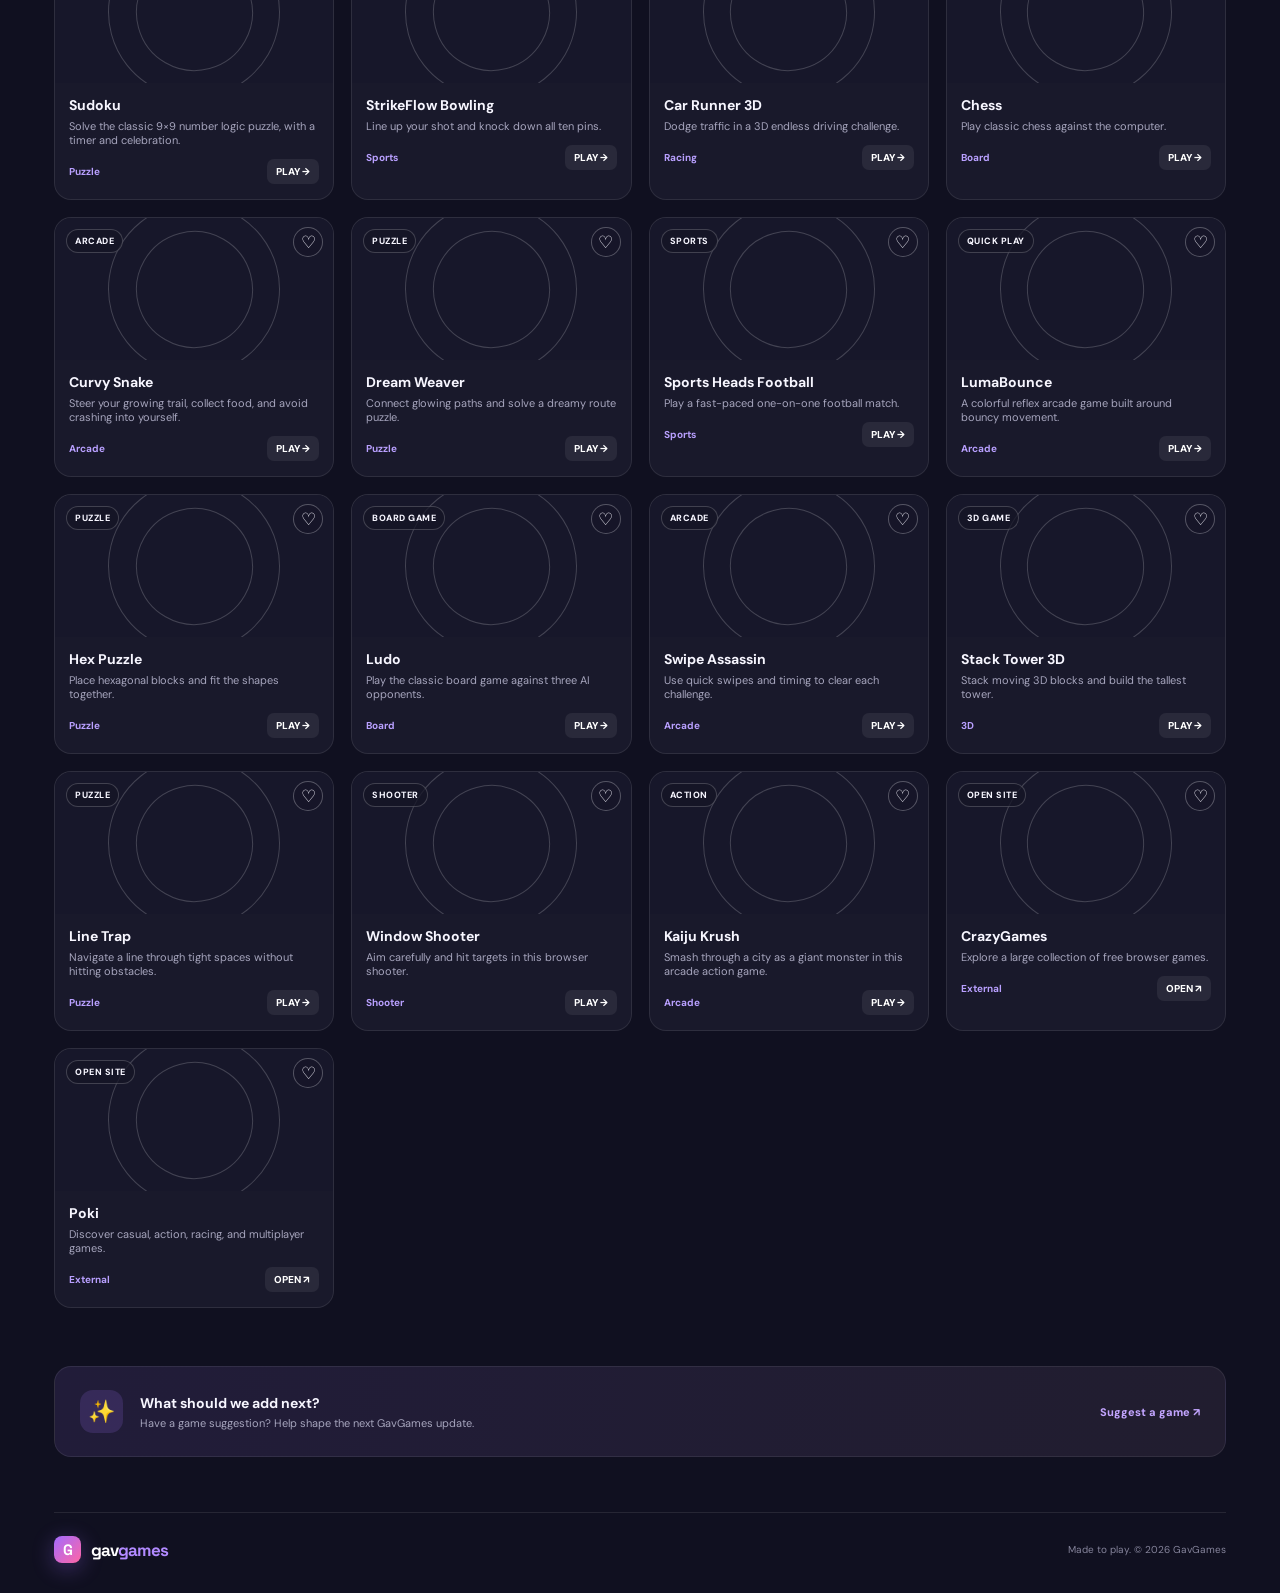
==== commit c931f133: "Add game screenshot preview to featured spotlight" ====
--- a/gavgames/index.html
+++ b/gavgames/index.html
@@ -48,13 +48,12 @@
 
       <section class="spotlight" aria-labelledby="spotlightTitle">
         <div class="spotlight-art" aria-hidden="true">
-          <span class="spotlight-orbit"></span><span class="spotlight-ball">🏀</span>
-          <span class="spotlight-star">✦</span>
+          <span class="spotlight-orbit"></span><img class="spotlight-thumbnail" id="featuredThumbnail" alt="" loading="eager" referrerpolicy="no-referrer"><span class="spotlight-star">✦</span>
         </div>
         <div class="spotlight-copy">
           <div class="eyebrow">GAVGAMES PICK</div>
           <h2 id="spotlightTitle">Race at full speed.</h2>
-          <p>Jump into HexGL, a futuristic high-speed browser racer. Can you beat your best time?</p>
+          <p id="spotlightDescription">Jump into HexGL, a futuristic high-speed browser racer. Can you beat your best time?</p>
           <button class="primary-btn" id="featuredPlayButton" type="button">Play HexGL <span>→</span></button>
         </div>
         <div class="spotlight-label">FEATURED GAME</div>
--- a/gavgames/style.css
+++ b/gavgames/style.css
@@ -69,3 +69,14 @@
  .player-info h2{font-size:22px}
  .player-tag{display:none}
 }
+
+/* Real game screenshots replace emoji game-card icons */
+.game-art{isolation:isolate;background:#17172a}
+.game-art:before,.game-art:after{z-index:-1}
+.game-thumbnail{position:absolute;inset:0;width:100%;height:100%;object-fit:cover;object-position:center 35%;z-index:1;transition:transform .35s ease}
+.game-card:hover .game-thumbnail{transform:scale(1.06)}
+.game-thumbnail.image-failed{display:none}
+.game-badge,.fav-btn{z-index:2}
+.spotlight-thumbnail{position:absolute;z-index:1;width:190px;height:140px;object-fit:cover;border-radius:16px;transform:rotate(-7deg);box-shadow:0 18px 35px #0008;border:2px solid #ffffff45}
+.spotlight-orbit{z-index:0}
+@media(max-width:650px){.spotlight-thumbnail{width:150px;height:110px;opacity:.9}}
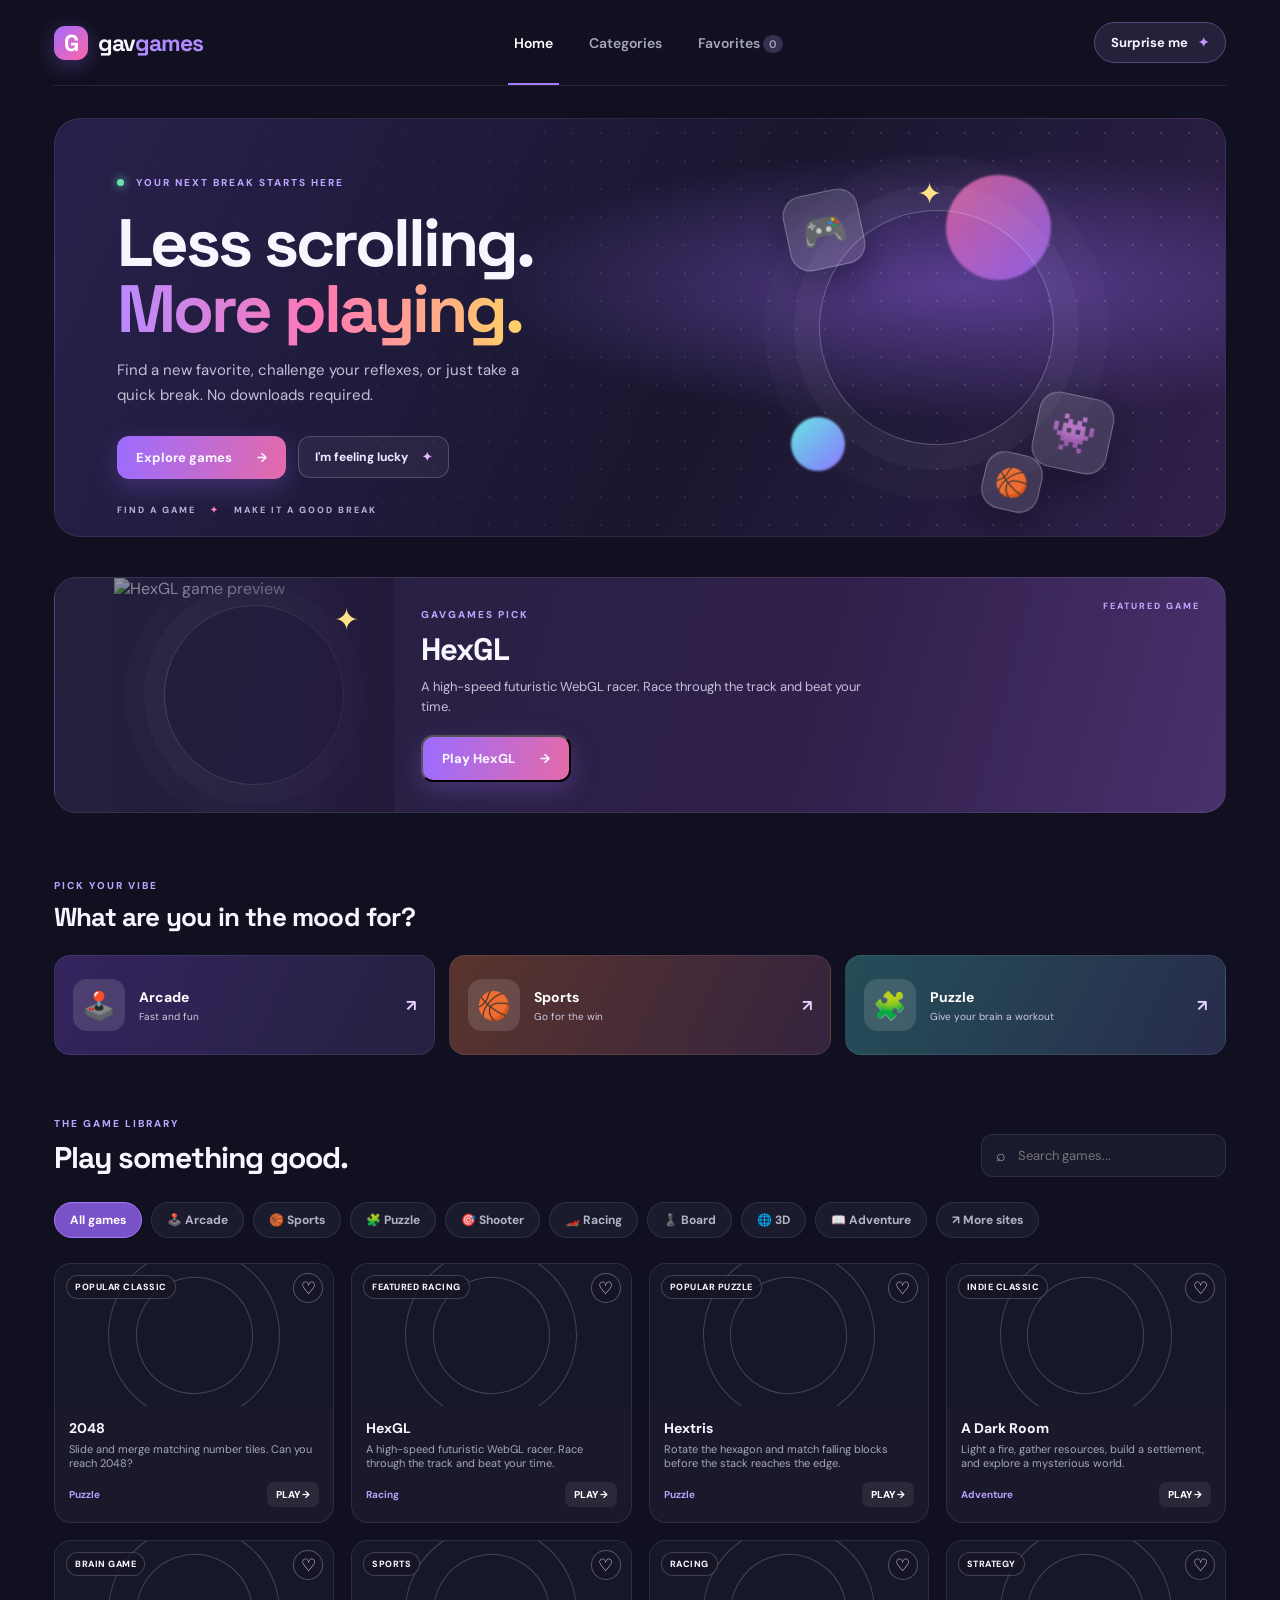
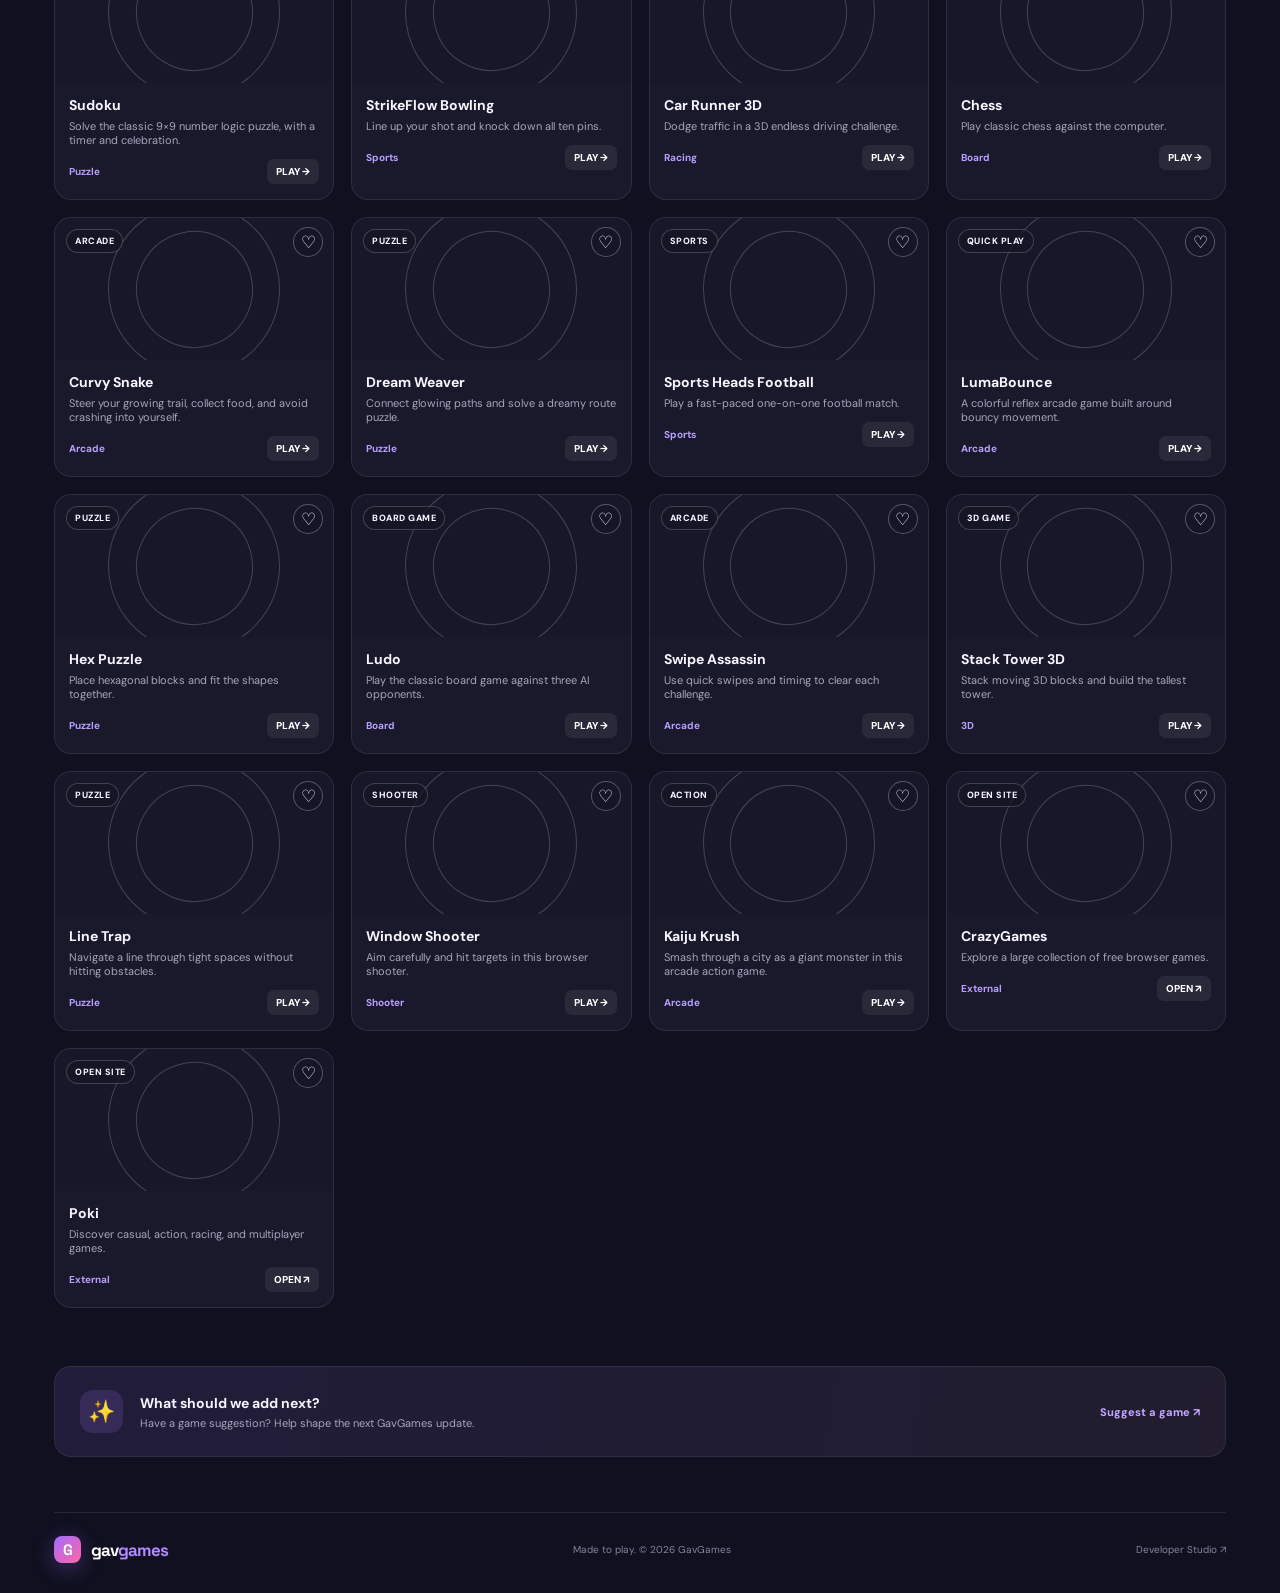
==== commit 1caed635: "Add Developer Studio link to homepage footer" ====
--- a/gavgames/index.html
+++ b/gavgames/index.html
@@ -97,7 +97,7 @@
         <a href="https://github.com/gavcancode/gavgames/issues/new?title=Game%20suggestion" target="_blank" rel="noopener noreferrer">Suggest a game ↗</a>
       </section>
     </main>
-    <footer><a class="brand footer-brand" href="#"><span class="brand-mark">G</span><span>gav<span class="brand-accent">games</span></span></a><span>Made to play. © <span id="year"></span> GavGames</span></footer>
+    <footer><a class="brand footer-brand" href="#"><span class="brand-mark">G</span><span>gav<span class="brand-accent">games</span></span></a><span>Made to play. © <span id="year"></span> GavGames</span><a class="developer-link" href="developer.html">Developer Studio ↗</a></footer>
   </div>
 
   <section class="player-view hidden" id="playerView">
--- a/gavgames/style.css
+++ b/gavgames/style.css
@@ -77,6 +77,6 @@
 .game-card:hover .game-thumbnail{transform:scale(1.06)}
 .game-thumbnail.image-failed{display:none}
 .game-badge,.fav-btn{z-index:2}
-.spotlight-thumbnail{position:absolute;z-index:1;width:190px;height:140px;object-fit:cover;border-radius:16px;transform:rotate(-7deg);box-shadow:0 18px 35px #0008;border:2px solid #ffffff45}
+.spotlight-thumbnail{position:absolute;inset:0;width:100%;height:100%;object-fit:cover;object-position:center 40%;border-radius:0;transform:none;opacity:.62;filter:saturate(1.12);box-shadow:none;border:0;z-index:0}.spotlight-art:after{content:"";position:absolute;inset:0;z-index:1;background:linear-gradient(90deg,rgba(20,17,38,.12),rgba(34,25,57,.55) 70%,rgba(34,25,57,.92))}.spotlight-orbit{z-index:2;pointer-events:none}.spotlight-star{z-index:3}
 .spotlight-orbit{z-index:0}
-@media(max-width:650px){.spotlight-thumbnail{width:150px;height:110px;opacity:.9}}
+@media(max-width:650px){.spotlight-thumbnail{opacity:.42}.spotlight-art:after{background:linear-gradient(90deg,rgba(20,17,38,.35),rgba(34,25,57,.75))}}
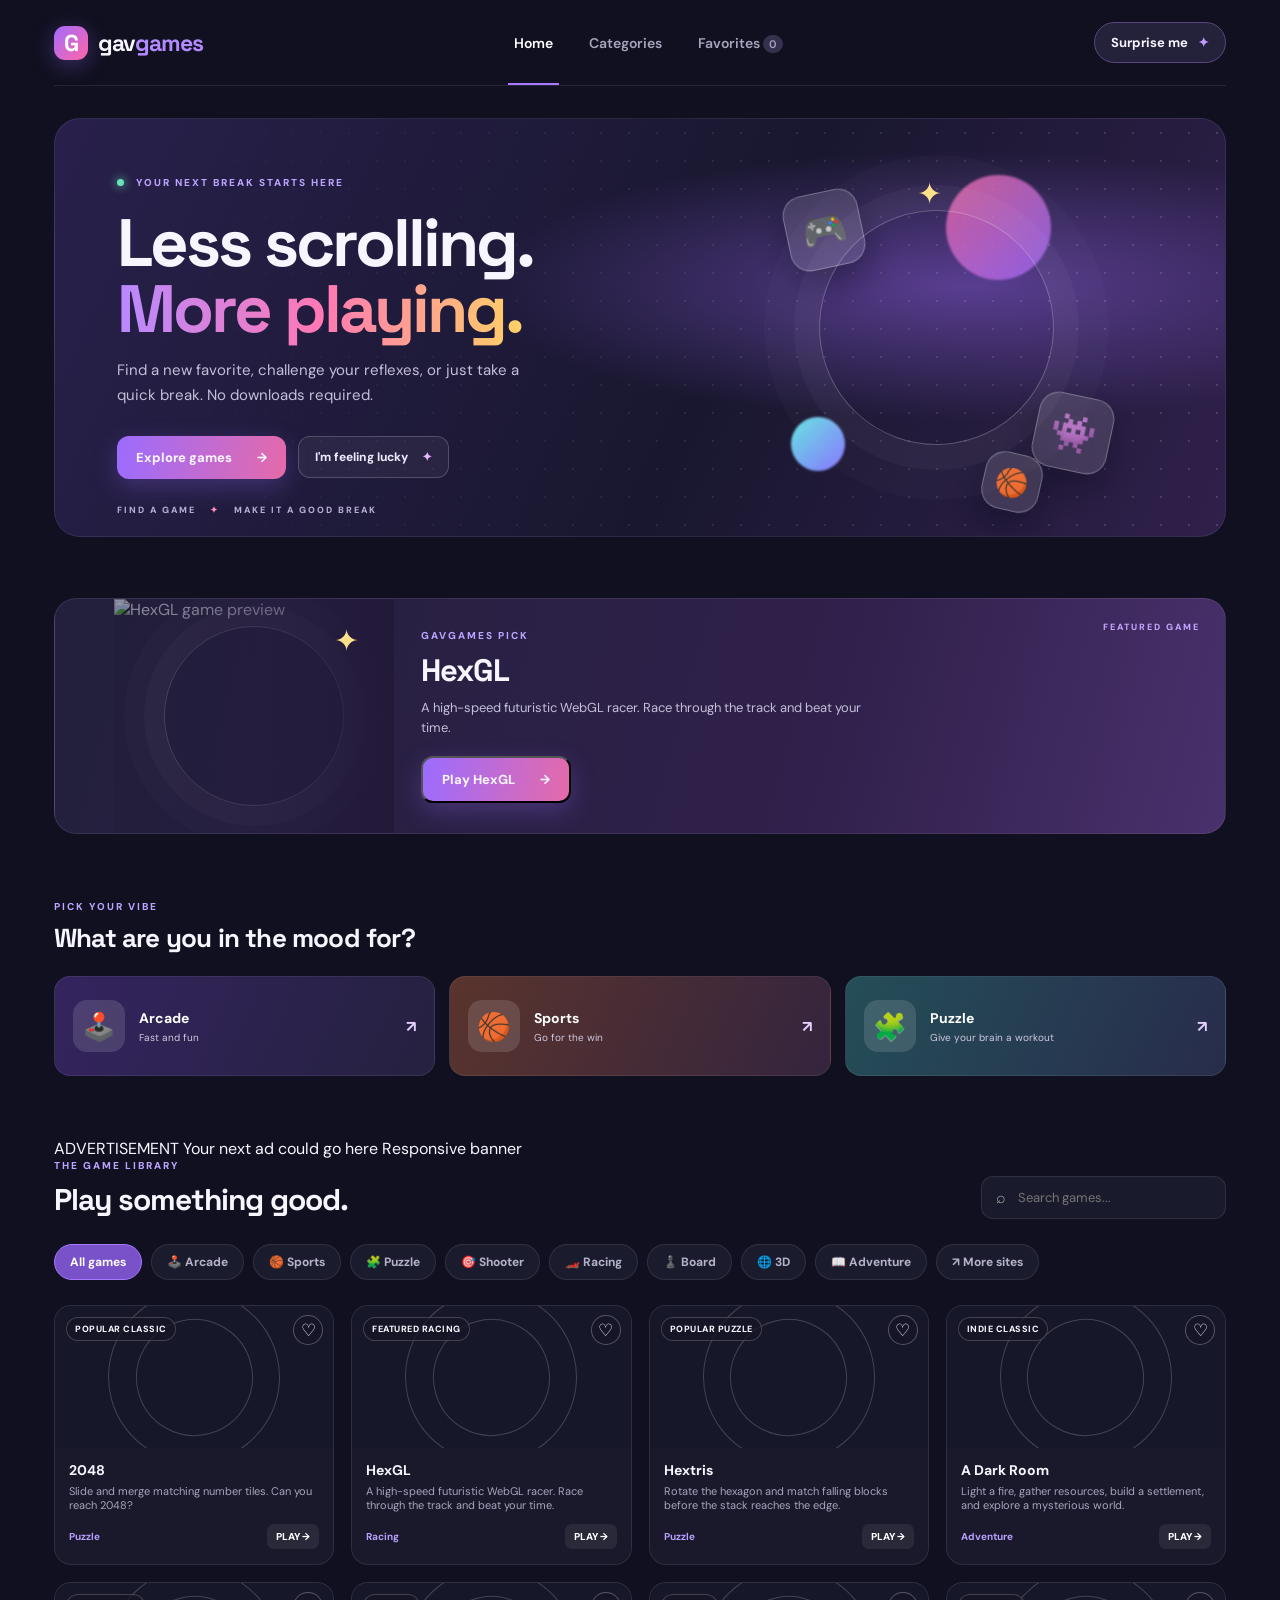
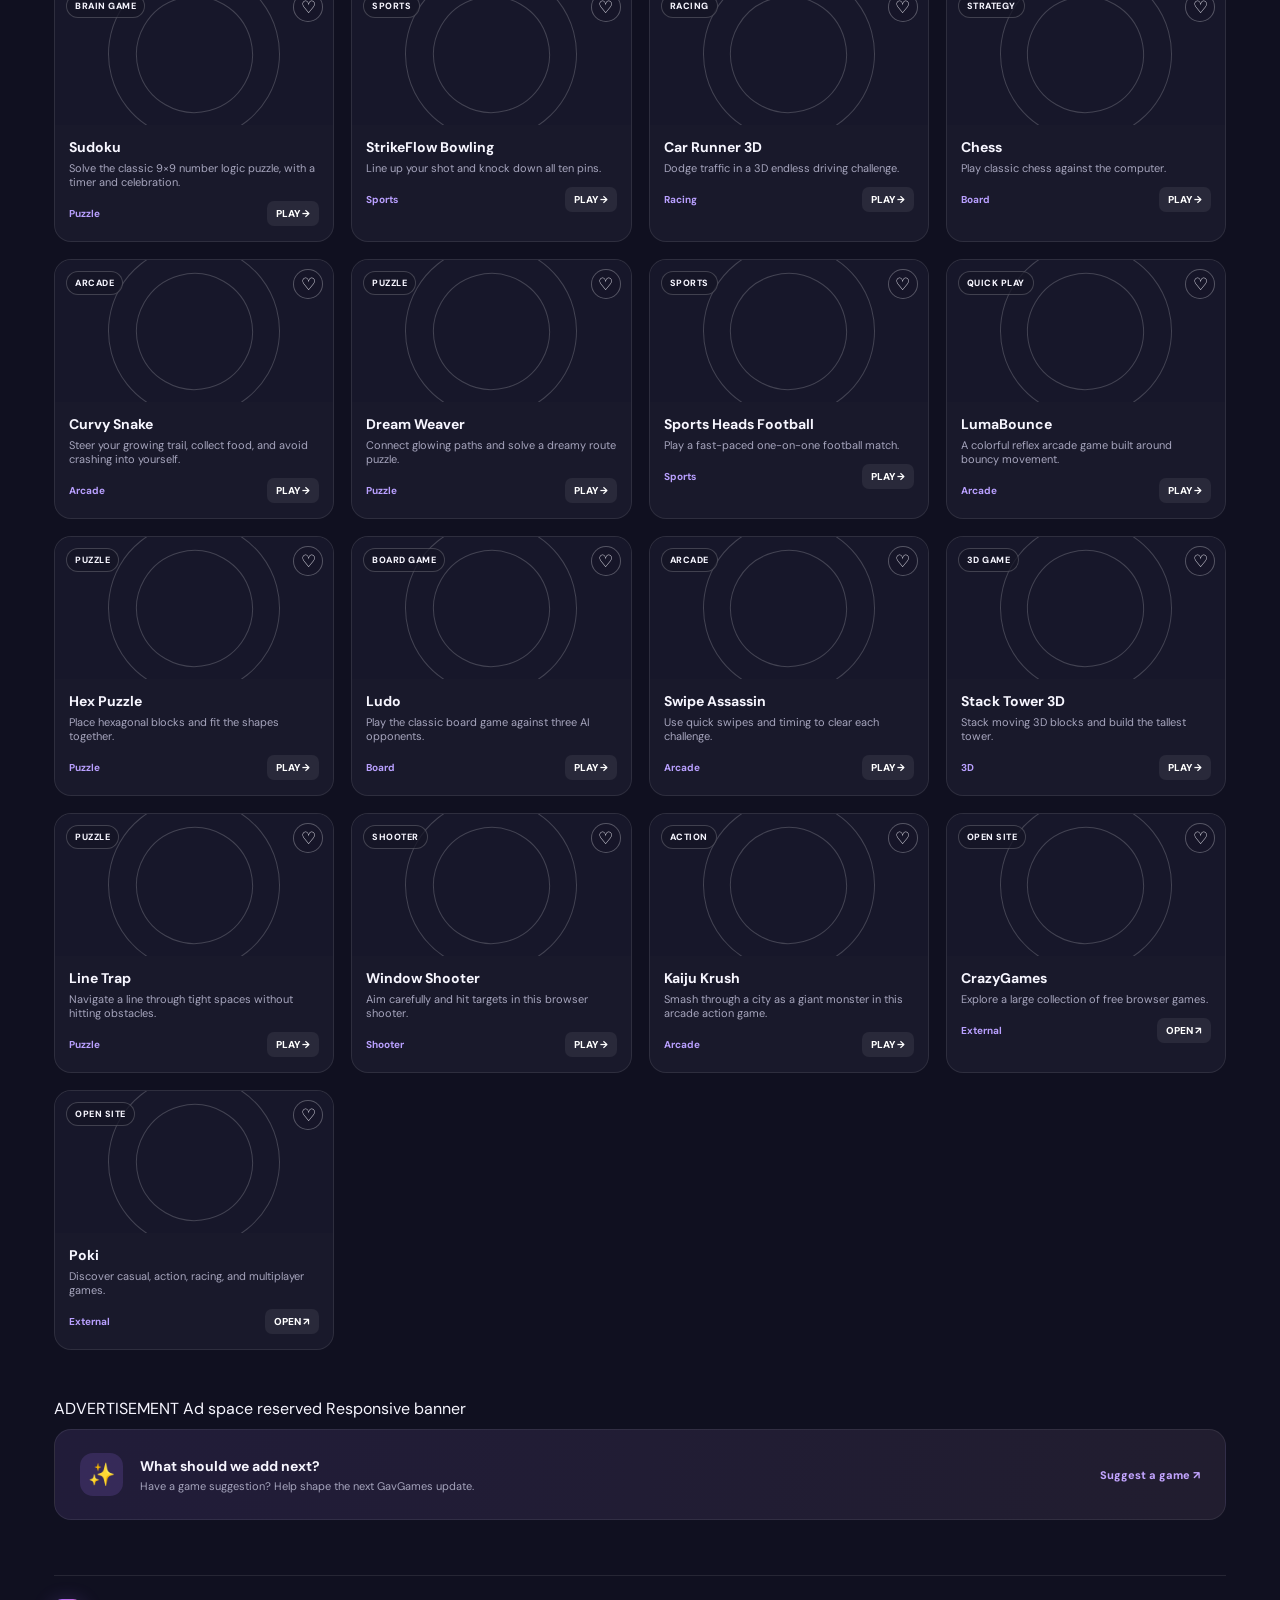
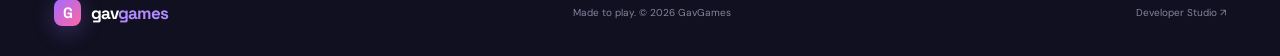
==== commit c45856d0: "Add reserved advertising placements to homepage" ====
--- a/gavgames/index.html
+++ b/gavgames/index.html
@@ -46,6 +46,12 @@
         <div class="hero-bottom"><span>FIND A GAME</span><span>✦</span><span>MAKE IT A GOOD BREAK</span></div>
       </section>
 
+      <section class="ad-slot ad-slot-leaderboard" aria-label="Advertisement space" data-ad-slot="leaderboard">
+        <span class="ad-slot-label">ADVERTISEMENT</span>
+        <span class="ad-slot-message">Ad space reserved</span>
+        <span class="ad-slot-size">728 × 90</span>
+      </section>
+
       <section class="spotlight" aria-labelledby="spotlightTitle">
         <div class="spotlight-art" aria-hidden="true">
           <span class="spotlight-orbit"></span><img class="spotlight-thumbnail" id="featuredThumbnail" alt="" loading="eager" referrerpolicy="no-referrer"><span class="spotlight-star">✦</span>
@@ -70,6 +76,12 @@
         </div>
       </section>
 
+      <section class="ad-slot ad-slot-banner" aria-label="Advertisement space" data-ad-slot="between-categories-and-games">
+        <span class="ad-slot-label">ADVERTISEMENT</span>
+        <span class="ad-slot-message">Your next ad could go here</span>
+        <span class="ad-slot-size">Responsive banner</span>
+      </section>
+
       <section class="games-section" id="gameGrid">
         <div class="section-heading">
           <div><div class="eyebrow">THE GAME LIBRARY</div><h2 id="sectionTitle">Find your next game.</h2></div>
@@ -89,6 +101,12 @@
         </div>
         <div class="game-grid" id="games"></div>
         <div class="empty-state hidden" id="emptyState"><div>🛸</div><h3>No games found</h3><p>Try another search or category.</p></div>
+      </section>
+
+      <section class="ad-slot ad-slot-bottom" aria-label="Advertisement space" data-ad-slot="below-games">
+        <span class="ad-slot-label">ADVERTISEMENT</span>
+        <span class="ad-slot-message">Ad space reserved</span>
+        <span class="ad-slot-size">Responsive banner</span>
       </section>
 
       <section class="callout">
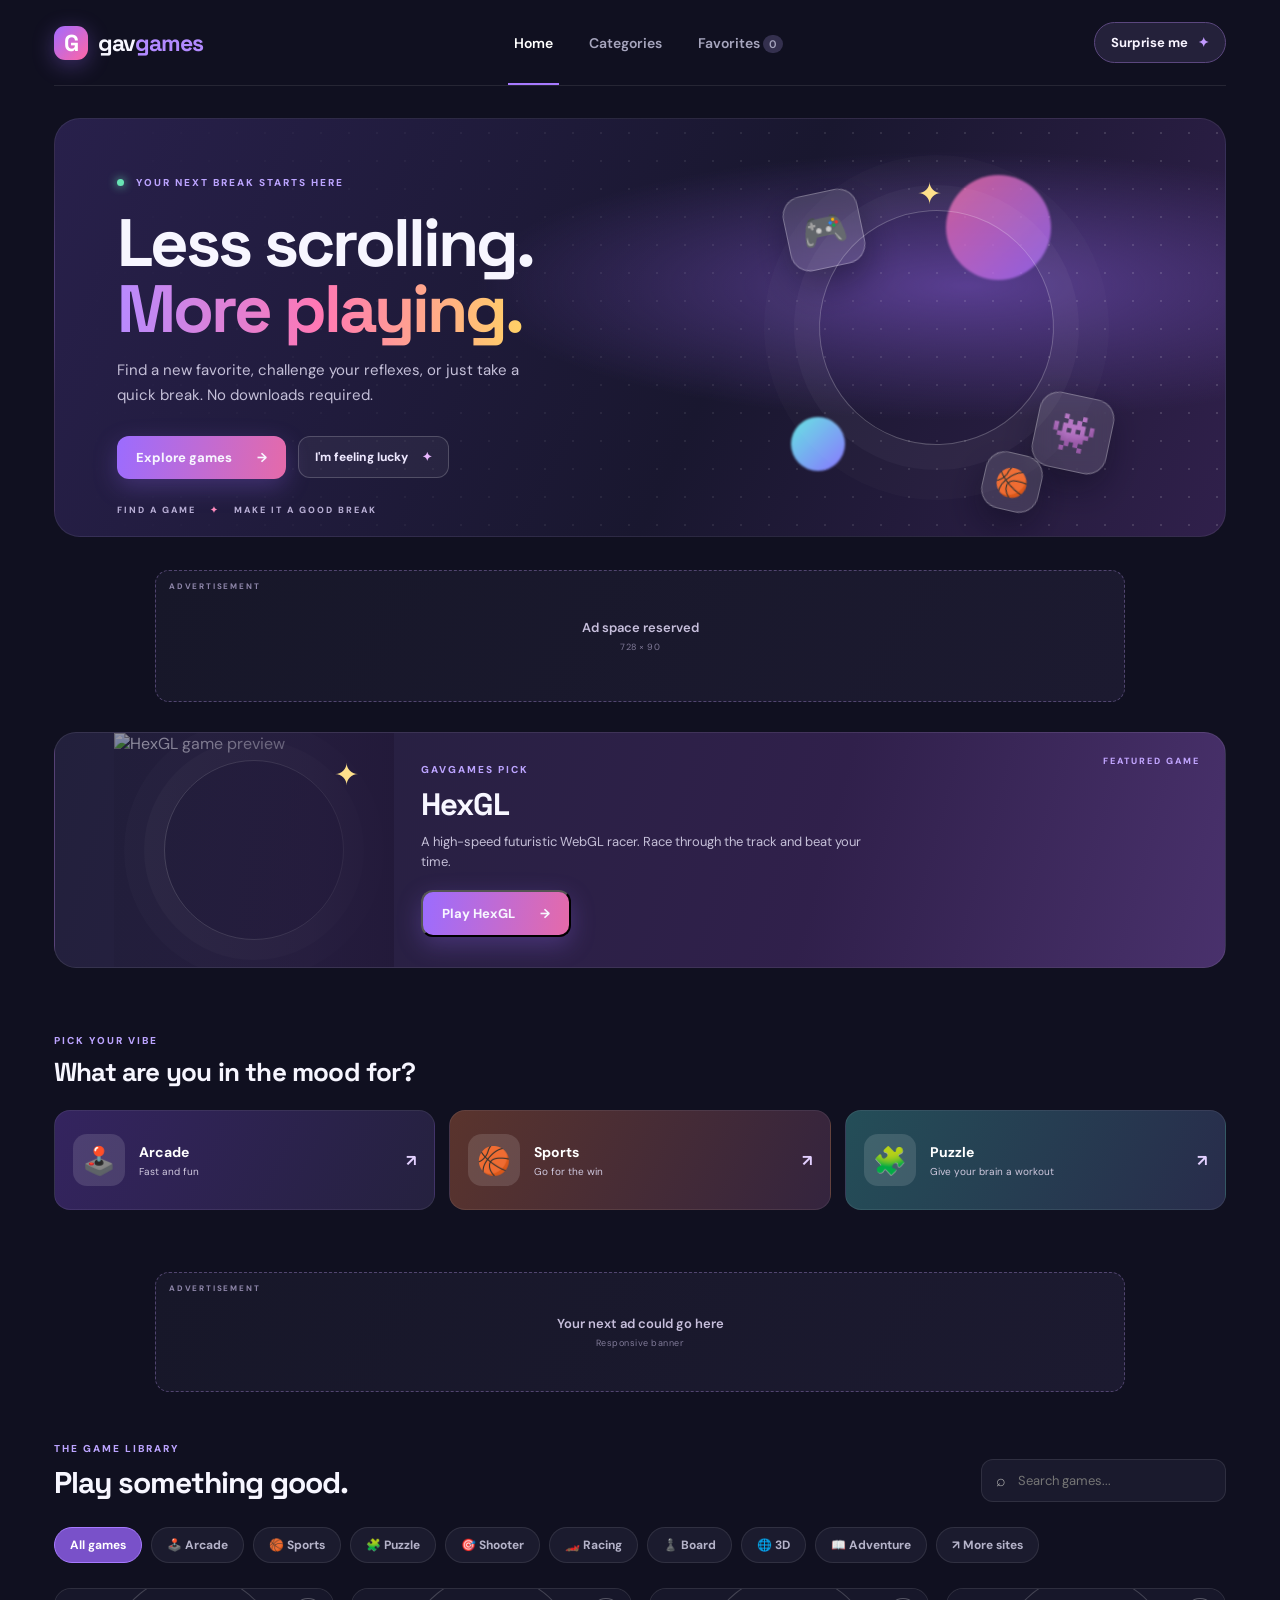
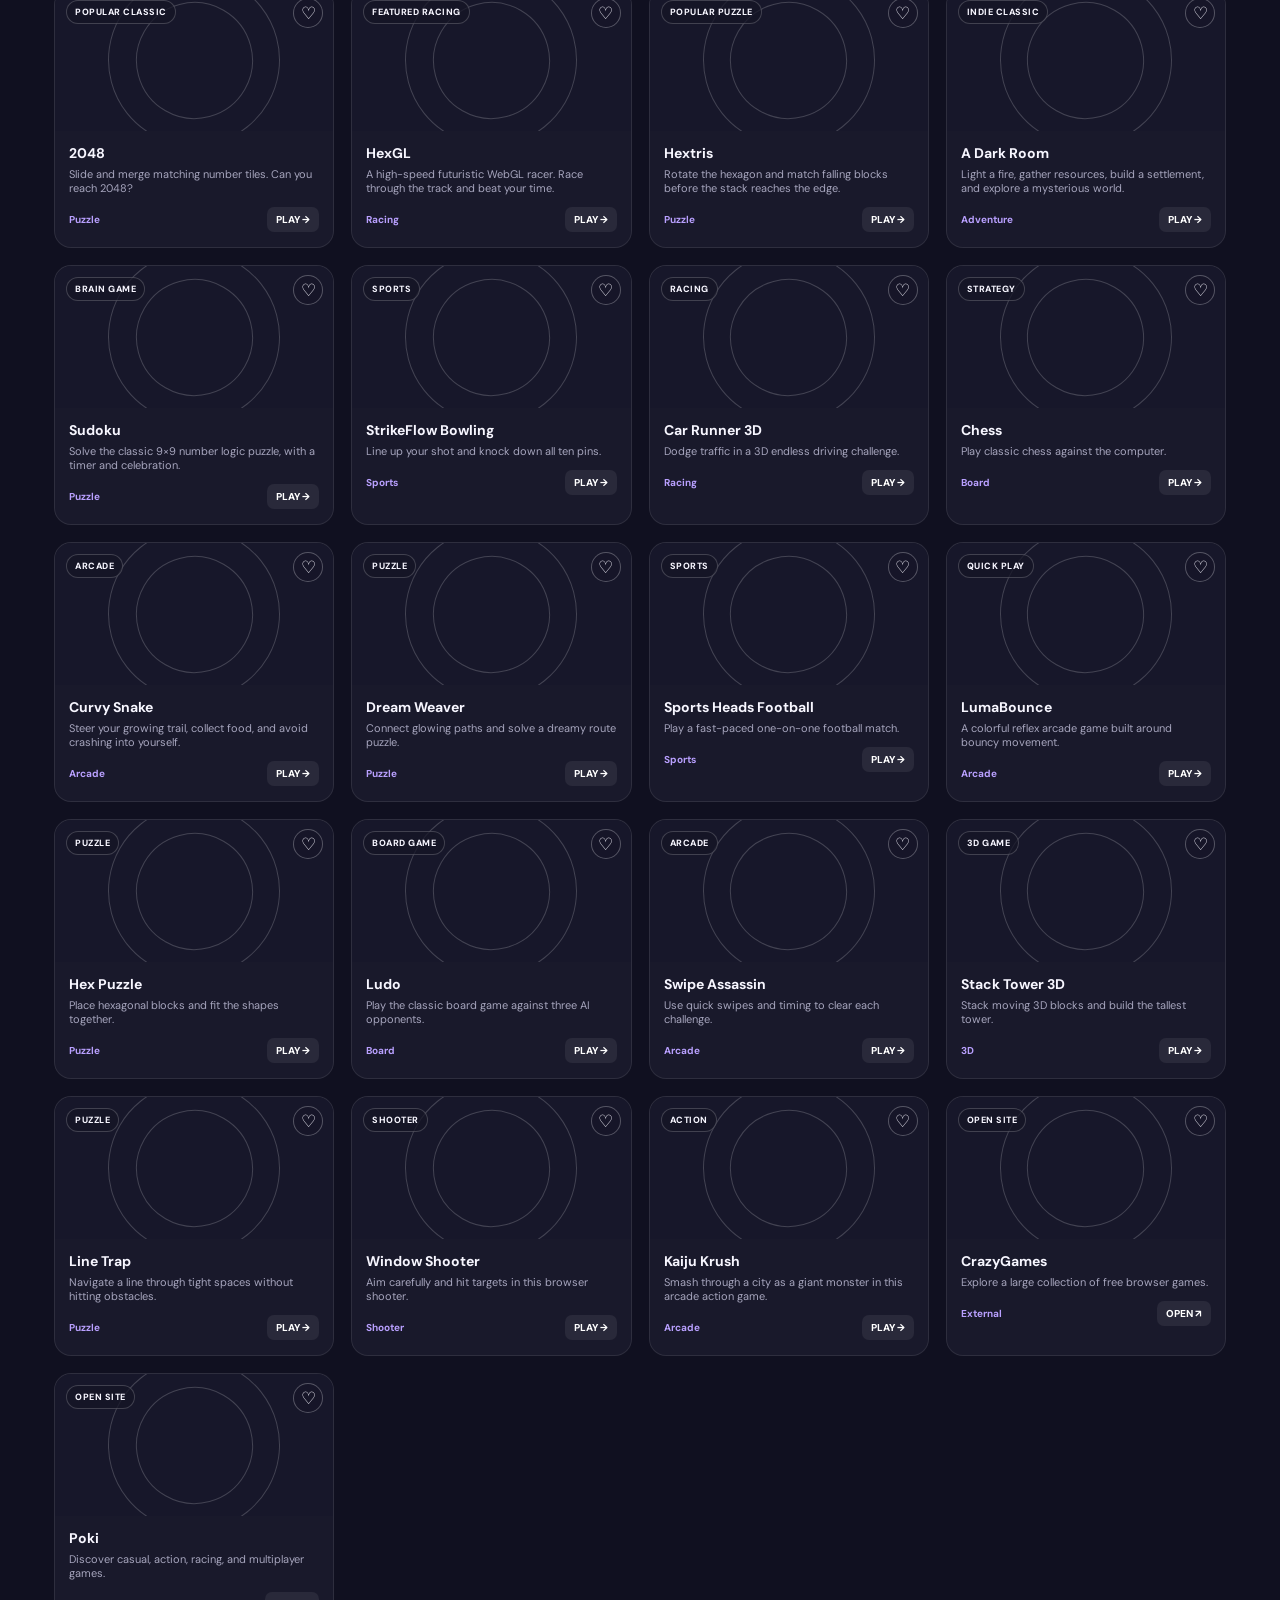
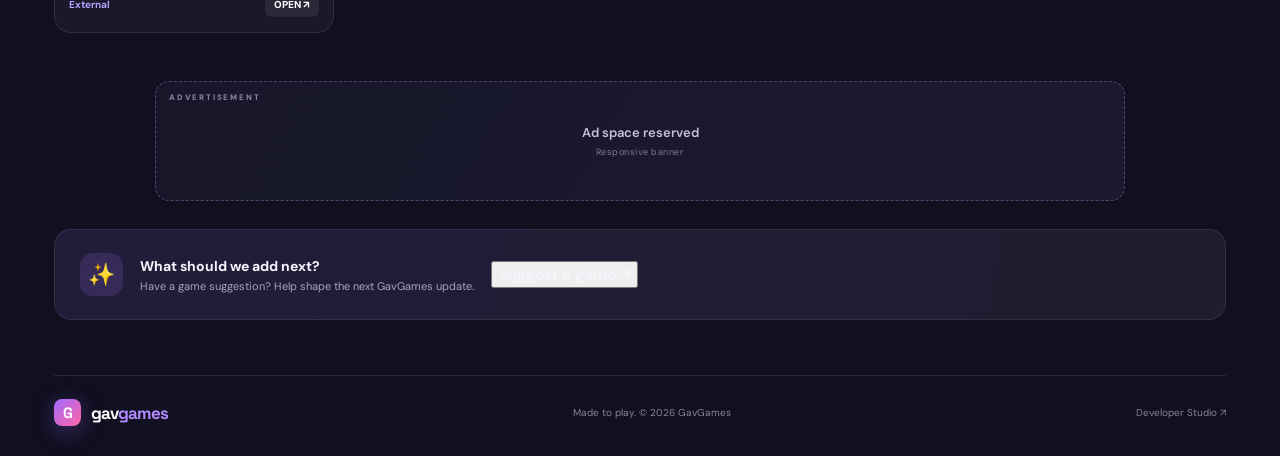
==== commit 7d15f169: "Add on-site game suggestion form" ====
--- a/gavgames/index.html
+++ b/gavgames/index.html
@@ -109,10 +109,21 @@
         <span class="ad-slot-size">Responsive banner</span>
       </section>
 
+      <section class="suggestion-form-panel hidden" id="suggestionFormPanel" aria-labelledby="suggestionFormTitle">
+        <div class="suggestion-form-heading"><div><div class="eyebrow">HELP BUILD GAVGAMES</div><h2 id="suggestionFormTitle">Suggest a game</h2><p>Know a game we should add? Send it straight to the GavGames team.</p></div><button type="button" class="suggestion-close" id="closeSuggestionForm" aria-label="Close suggestion form">×</button></div>
+        <form id="publicSuggestionForm">
+          <label>Game name<input name="gameName" maxlength="100" required placeholder="What game should we add?"></label>
+          <label>Why should we add it?<textarea name="message" maxlength="1200" rows="3" required placeholder="Tell us what makes it fun..."></textarea></label>
+          <label>Game link (optional)<input name="gameUrl" type="url" maxlength="500" placeholder="https://..."></label>
+          <button class="primary-btn" type="submit" id="submitSuggestion">Send suggestion <span>→</span></button>
+          <p class="suggestion-form-status" id="suggestionFormStatus" role="status" aria-live="polite"></p>
+        </form>
+      </section>
+
       <section class="callout">
         <div class="callout-icon">✨</div>
         <div><h3>What should we add next?</h3><p>Have a game suggestion? Help shape the next GavGames update.</p></div>
-        <a href="https://github.com/gavcancode/gavgames/issues/new?title=Game%20suggestion" target="_blank" rel="noopener noreferrer">Suggest a game ↗</a>
+        <button class="suggestion-open-btn" id="openSuggestionForm" type="button">Suggest a game ↗</button>
       </section>
     </main>
     <footer><a class="brand footer-brand" href="#"><span class="brand-mark">G</span><span>gav<span class="brand-accent">games</span></span></a><span>Made to play. © <span id="year"></span> GavGames</span><a class="developer-link" href="developer.html">Developer Studio ↗</a></footer>
@@ -131,5 +142,6 @@
   </section>
   <script src="games.js"></script>
   <script src="app.js"></script>
+  <script src="suggestions.js"></script>
 </body>
 </html>
--- a/gavgames/style.css
+++ b/gavgames/style.css
@@ -80,3 +80,19 @@
 .spotlight-thumbnail{position:absolute;inset:0;width:100%;height:100%;object-fit:cover;object-position:center 40%;border-radius:0;transform:none;opacity:.62;filter:saturate(1.12);box-shadow:none;border:0;z-index:0}.spotlight-art:after{content:"";position:absolute;inset:0;z-index:1;background:linear-gradient(90deg,rgba(20,17,38,.12),rgba(34,25,57,.55) 70%,rgba(34,25,57,.92))}.spotlight-orbit{z-index:2;pointer-events:none}.spotlight-star{z-index:3}
 .spotlight-orbit{z-index:0}
 @media(max-width:650px){.spotlight-thumbnail{opacity:.42}.spotlight-art:after{background:linear-gradient(90deg,rgba(20,17,38,.35),rgba(34,25,57,.75))}}
+
+
+/* Reserved advertising placements — placeholders only, no ad network loaded */
+.ad-slot{position:relative;display:flex;flex-direction:column;align-items:center;justify-content:center;gap:5px;overflow:hidden;text-align:center;color:#9692ad;background:linear-gradient(120deg,#171729,#1c1a30);border:1px dashed #51456f;border-radius:14px;margin:0 auto 48px;width:100%;min-height:116px;padding:22px 16px}
+.ad-slot-label{position:absolute;top:10px;left:13px;font-size:8px;letter-spacing:1.8px;font-weight:800;color:#8e86a9}
+.ad-slot-message{font:600 13px 'DM Sans',sans-serif;color:#c7bfdc}
+.ad-slot-size{font-size:9px;letter-spacing:.5px;color:#817b99}
+.ad-slot-leaderboard{max-width:970px;min-height:132px;margin-top:-35px;margin-bottom:58px}
+.ad-slot-banner{max-width:970px;min-height:120px;margin-top:0;margin-bottom:50px}
+.ad-slot-bottom{max-width:970px;min-height:120px;margin-top:0;margin-bottom:28px}
+@media(max-width:650px){
+ .ad-slot{min-height:104px;margin-bottom:38px;border-radius:12px}
+ .ad-slot-leaderboard{min-height:100px;margin-top:-20px;margin-bottom:44px}
+ .ad-slot-banner,.ad-slot-bottom{min-height:100px}
+ .ad-slot-message{font-size:12px}
+}
